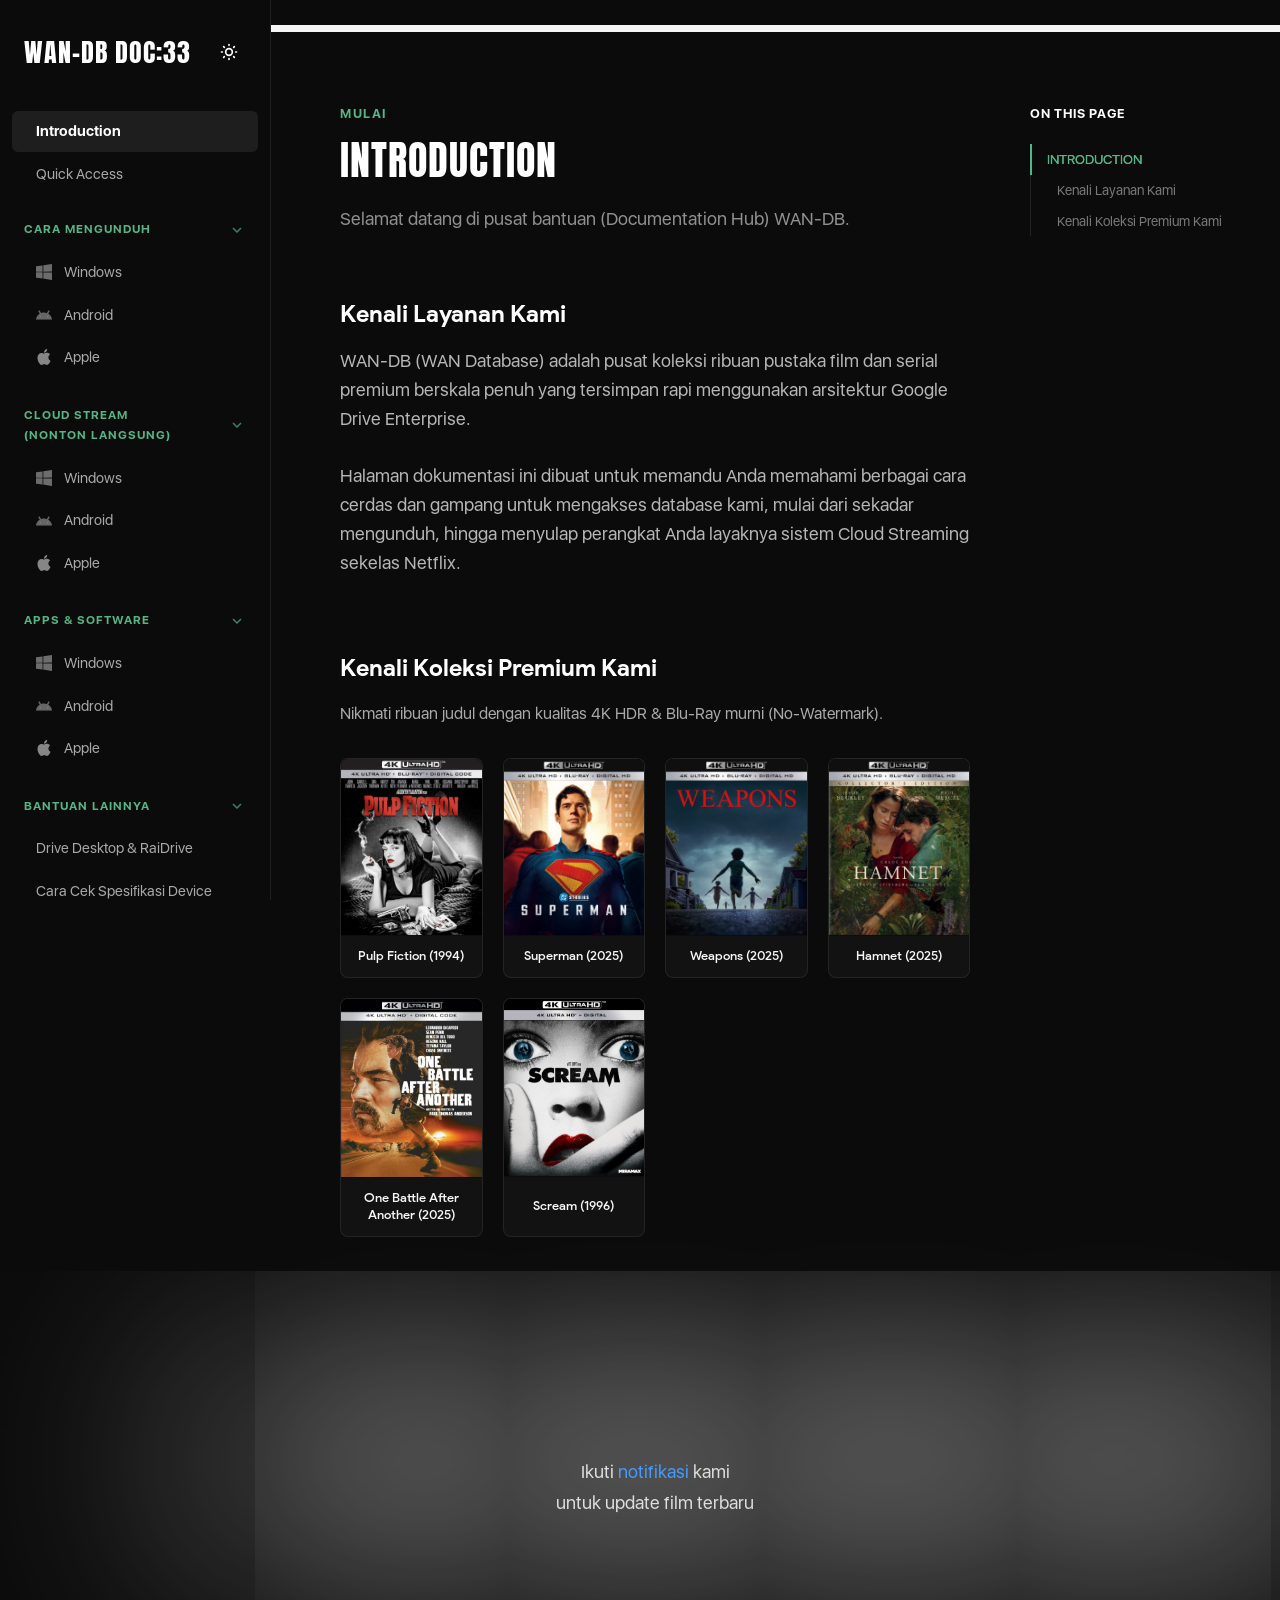
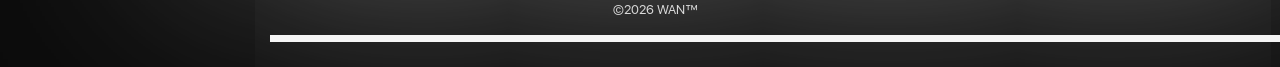
==== index.html @ f3fd489d "New Documentation" ====
﻿<!DOCTYPE html>
<html lang="id">

<head>
    <meta charset="UTF-8">
    <meta name="viewport" content="width=device-width, initial-scale=1.0">
    <title>WAN-DB Documentation</title>
    <link rel="stylesheet" href="css/general.css">
    <link rel="stylesheet" href="css/main.css">
    <link rel="stylesheet" href="css/doc.css">
    <link rel="icon" href="image/favicon/favicon.ico">
    <link rel="apple-touch-icon" sizes="180x180" href="image/favicon/apple-touch-icon.png">
    <link rel="icon" type="image/png" sizes="32x32" href="image/favicon/favicon-32x32.png">
    <link rel="icon" type="image/png" sizes="16x16" href="image/favicon/favicon-16x16.png">
    <link rel="manifest" href="image/favicon/site.webmanifest">

    <!-- Prevent Theme Flash -->
    <script>
        if (localStorage.getItem('wan-db-doc-theme') === 'light') {
            document.documentElement.classList.add('light-mode');
        }
    </script>
</head>

<body>

    <!-- Hamburger Menu for Mobile -->
    <div class="hamburger" id="hamburger-btn">
        <svg viewBox="0 0 24 24">
            <path d="M3 18h18v-2H3v2zm0-5h18v-2H3v2zm0-7v2h18V6H3z" />
        </svg>
    </div>

    <div class="sidebar-overlay" id="sidebar-overlay"></div>

    <div class="doc-wrapper">
        <!-- Sidebar Navigation -->
        <nav class="sidebar" id="sidebar">
            <div class="sidebar-header">
                <a href="https://wanhabit.com/" style="text-decoration: none;">
                    <h1>WAN-DB DOC:33</h1>
                </a>
                <button id="theme-toggle" class="theme-toggle" aria-label="Toggle Theme" title="Switch Theme">
                    <svg id="theme-icon-dark" viewBox="0 0 24 24" style="display: none;">
                        <path d="M21 12.79A9 9 0 1 1 11.21 3 7 7 0 0 0 21 12.79z" />
                    </svg>
                    <svg id="theme-icon-light" viewBox="0 0 24 24">
                        <path
                            d="M12 3v1m0 16v1m9-9h-1M4 12H3m15.364 6.364l-.707-.707M6.343 6.343l-.707-.707m12.728 0l-.707.707M6.343 17.657l-.707.707M16 12a4 4 0 1 1-8 0 4 4 0 0 1 8 0z" />
                    </svg>
                </button>
            </div>

            <div class="sidebar-menu">
                <a class="nav-item active" data-target="introduction">
                    Introduction
                </a>
                <a class="nav-item" data-target="stremio-access">
                    Quick Access
                </a>

                <div class="menu-category" onclick="toggleMenu(this)">
                    <span>Cara Mengunduh</span>
                    <svg class="chevron" viewBox="0 0 24 24">
                        <path fill="currentColor" d="M7.41 8.59L12 13.17l4.59-4.58L18 10l-6 6l-6-6z" />
                    </svg>
                </div>
                <div class="menu-items">
                    <a class="nav-item" data-route="windows" data-target="dl-windows">
                        <img src="image/windows.svg" class="nav-icon" alt="WIN"> Windows
                    </a>
                    <a class="nav-item" data-route="android" data-target="dl-android">
                        <img src="image/android.svg" class="nav-icon" alt="AND"> Android
                    </a>
                    <a class="nav-item" data-route="apple" data-target="dl-apple">
                        <img src="image/apple.svg" class="nav-icon" alt="APL"> Apple
                    </a>
                </div>

                <div class="menu-category" data-route="cara-nonton" onclick="toggleMenu(this)">
                    <span>Cloud Stream<br>(Nonton Langsung)</span>
                    <svg class="chevron" viewBox="0 0 24 24">
                        <path fill="currentColor" d="M7.41 8.59L12 13.17l4.59-4.58L18 10l-6 6l-6-6z" />
                    </svg>
                </div>
                <div class="menu-items">
                    <a class="nav-item" data-route="windows" data-target="cs-windows">
                        <img src="image/windows.svg" class="nav-icon" alt="WIN"> Windows
                    </a>
                    <a class="nav-item" data-route="android" data-target="cs-android">
                        <img src="image/android.svg" class="nav-icon" alt="AND"> Android
                    </a>
                    <a class="nav-item" data-route="apple" data-target="cs-apple">
                        <img src="image/apple.svg" class="nav-icon" alt="APL"> Apple
                    </a>
                </div>

                <div class="menu-category" onclick="toggleMenu(this)">
                    <span>Apps & Software</span>
                    <svg class="chevron" viewBox="0 0 24 24">
                        <path fill="currentColor" d="M7.41 8.59L12 13.17l4.59-4.58L18 10l-6 6l-6-6z" />
                    </svg>
                </div>
                <div class="menu-items">
                    <a class="nav-item" data-route="windows" data-target="dla-windows">
                        <img src="image/windows.svg" class="nav-icon" alt="WIN"> Windows
                    </a>
                    <a class="nav-item" data-route="android" data-target="dla-android">
                        <img src="image/android.svg" class="nav-icon" alt="AND"> Android
                    </a>
                    <a class="nav-item" data-route="apple" data-target="dla-apple">
                        <img src="image/apple.svg" class="nav-icon" alt="APL"> Apple
                    </a>
                </div>

                <div class="menu-category" onclick="toggleMenu(this)">
                    <span>Bantuan Lainnya</span>
                    <svg class="chevron" viewBox="0 0 24 24">
                        <path fill="currentColor" d="M7.41 8.59L12 13.17l4.59-4.58L18 10l-6 6l-6-6z" />
                    </svg>
                </div>
                <div class="menu-items">
                    <a class="nav-item" data-route="app-drives" data-target="app-gdrive">
                        Drive Desktop & RaiDrive
                    </a>
                    <a class="nav-item" data-route="cek-spesifikasi" data-target="app-specs">
                        Cara Cek Spesifikasi Device
                    </a>
                    <a class="nav-item" data-route="temukan-film-terbaru" data-target="app-sort">
                        Cara Temukan Film Terbaru
                    </a>
                </div>
            </div>
        </nav>

        <!-- Master Content Area -->
        <main class="master-content">
            <div class="line doc-top-line"></div>

            <div class="flex-content-wrapper">

                <!-- Main Content Area -->
                <div class="main-content">
                    <div class="inner-content">

                        <!-- ========================================== -->
                        <!-- VIEW: INTRODUCTION                           -->
                        <!-- ========================================== -->
                        <section id="introduction" class="tab-pane active">
                            <div class="page-category-label">MULAI</div>
                            <h1 class="page-title">INTRODUCTION</h1>
                            <div class="page-subtitle">Selamat datang di pusat bantuan (Documentation Hub) WAN-DB.
                            </div>

                            <div class="doc-section">
                                <div class="doc-section-title" data-slug="layanan">Kenali Layanan Kami</div>
                                <p style="color: rgba(255,255,255,0.7); max-width: 650px; line-height: 1.6;">
                                    WAN-DB (WAN Database) adalah pusat koleksi ribuan pustaka film dan serial premium
                                    berskala penuh yang tersimpan rapi menggunakan arsitektur Google Drive
                                    Enterprise.<br><br>
                                    Halaman dokumentasi ini dibuat untuk memandu Anda memahami berbagai cara cerdas dan
                                    gampang untuk mengakses database kami, mulai dari sekadar mengunduh, hingga menyulap
                                    perangkat Anda layaknya sistem Cloud Streaming sekelas Netflix.
                                </p>

                                <!-- Mobile Instruction Hint -->
                                <div class="mobile-nav-hint">
                                    <div class="mobile-nav-icon-wrapper">
                                        <svg viewBox="0 0 24 24">
                                            <path d="M3 18h18v-2H3v2zm0-5h18v-2H3v2zm0-7v2h18V6H3z" />
                                        </svg>
                                    </div>
                                    <div><strong>Pengguna HP/Tablet:</strong> Silakan ketuk ikon tiga garis ini di sudut
                                        kiri atas layar untuk membuka Menu Navigasi WAN-DB DOC.</div>
                                </div>

                            </div>

                            <div class="doc-section" style="margin-top: 50px;">
                                <div class="doc-section-title" data-slug="koleksi">Kenali Koleksi Premium Kami</div>
                                <div class="doc-section-desc">Nikmati ribuan judul dengan kualitas 4K HDR & Blu-Ray
                                    murni (No-Watermark).</div>

                                <div class="poster-grid">
                                    <div class="poster-card">
                                        <img src="image/Pulp Fiction (1994) 2160p NOWM.jpg" alt="Pulp Fiction (1994)">
                                        <div class="poster-title">Pulp Fiction (1994)</div>
                                    </div>
                                    <div class="poster-card">
                                        <img src="image/Superman (2025) NOWM_2160P BLU-RAY.png" alt="Superman (2025)">
                                        <div class="poster-title">Superman (2025)</div>
                                    </div>
                                    <div class="poster-card">
                                        <img src="image/Weapons (2025) NOWM_2160P BLU-RAY.png" alt="Weapons (2025)">
                                        <div class="poster-title">Weapons (2025)</div>
                                    </div>
                                    <div class="poster-card">
                                        <img src="image/Hamnet (2025) NOWM_2160P BLU-RAY.png" alt="Hamnet (2025)">
                                        <div class="poster-title">Hamnet (2025)</div>
                                    </div>
                                    <div class="poster-card">
                                        <img src="image/One Battle After Another (2025) 2160P NOWM.jpg"
                                            alt="One Battle After Another (2025)">
                                        <div class="poster-title">One Battle After Another (2025)</div>
                                    </div>
                                    <div class="poster-card">
                                        <img src="image/Scream (1996) 2160P NOWM.jpg" alt="Scream (1996)">
                                        <div class="poster-title">Scream (1996)</div>
                                    </div>
                                </div>
                            </div>
                        </section>

                        <!-- ========================================== -->
                        <!-- VIEW: STREMIO EARLY ACCESS                   -->
                        <!-- ========================================== -->
                        <section id="stremio-access" class="tab-pane">
                            <div class="page-category-label">PREMIUM</div>
                            <h1 class="page-title">QUICK ACCESS</h1>
                            <div class="page-subtitle">Rekomendasi Mutlak: Nikmati WAN-DB dengan UI tercantik nan mewah
                                layaknya Netflix!</div>

                            <div class="doc-section">
                                <div class="doc-section-title" data-slug="ikhtisar">Upgrade Pengalaman Anda ke Level
                                    Tertinggi</div>
                                <p style="color: rgba(255,255,255,0.7); max-width: 650px; line-height: 1.6;">
                                    Bosan dengan tampilan folder File Explorer atau menu list kaku?
                                    <strong>Stremio</strong>
                                    adalah jawaban bagi Anda yang mendambakan antarmuka (*User Interface*) super
                                    premium.
                                    <br><br>
                                    Dengan aplikasi ini, database WAN-DB disulap sepenuhnya menjadi katalog bioskop
                                    digital:
                                    Lengkap dengan <em>cover poster resolusi tinggi</em>, <em>sinopsis detail</em>,
                                    <em>rating
                                        IMDB</em>, riwayat tontonan, dan pencarian instan antar Season/Episode serial.
                                </p>

                                <div style="margin-top: 30px;">
                                    <a href="https://buy.wanhabit.com" target="_blank"
                                        style="display: inline-flex; align-items: center; justify-content: center; gap: 10px; padding: 14px 28px; background-color: rgba(85, 182, 133, 0.15); border: 1px solid rgba(85, 182, 133, 0.4); color: #55b685; text-decoration: none; border-radius: 6px; font-size: 15px; transition: 0.2s; font-family: apple-bold, sans-serif; cursor: pointer;"
                                        onmouseover="this.style.backgroundColor='rgba(85, 182, 133, 0.25)'"
                                        onmouseout="this.style.backgroundColor='rgba(85, 182, 133, 0.15)'">
                                        <svg xmlns="http://www.w3.org/2000/svg" viewBox="0 0 124.926 124.927"
                                            style="width: 26px; height: 26px; margin-right: -2px;">
                                            <defs>
                                                <linearGradient id="stremio-grad" x1="1" x2=".296" y1="1" y2=".296"
                                                    gradientUnits="objectBoundingBox">
                                                    <stop offset="0" stop-color="#1155d9" />
                                                    <stop offset="1" stop-color="#7b5bf5" />
                                                </linearGradient>
                                            </defs>
                                            <g transform="translate(.001)">
                                                <rect width="88.336" height="88.336" fill="url(#stremio-grad)" rx="6"
                                                    transform="rotate(45 31.231 75.4)" />
                                                <path fill="#fff"
                                                    d="M83.389 61.658a1 1 0 0 1 0 1.611L54.75 84.334a1 1 0 0 1-1.592-.806V41.399a1 1 0 0 1 1.592-.806Z" />
                                            </g>
                                        </svg>
                                        Dapatkan Quick Access Sekarang &rarr;
                                    </a>
                                </div>
                            </div>
                        </section>

                        <!-- ========================================== -->
                        <!-- VIEW: DOWNLOAD WINDOWS                       -->
                        <!-- ========================================== -->
                        <section id="dl-windows" class="tab-pane">
                            <div class="page-category-label">CARA MENGUNDUH</div>
                            <h1 class="page-title">MENGUNDUH FILM DI WINDOWS</h1>
                            <div class="page-subtitle">Pelajari cara mengunduh film dari Google Drive ke PC/Laptop
                                Windows Anda.
                            </div>

                            <div class="doc-section">
                                <div class="doc-section-title" data-slug="browser">Mengunduh di Browser Langsung</div>
                                <div class="doc-section-desc">Cara paling dasar menggunakan browser web.</div>
                                <ul class="step-list">
                                    <li class="step-item">
                                        <div class="step-number">1</div>
                                        <div class="step-content">Buka Google Drive di browser dan login dengan Akun
                                            database
                                            film
                                            WAN-DB Anda
                                            (...@wanencode.com).</div>
                                    </li>
                                    <li class="step-item">
                                        <div class="step-number">2</div>
                                        <div class="step-content">Klik bagian <strong>Shared Drive / Drive
                                                Bersama</strong> di
                                            menu
                                            sebelah kiri.</div>
                                    </li>
                                    <li class="step-item">
                                        <div class="step-number">3</div>
                                        <div class="step-content">Masuk ke drive WAN-DB, dan cari folder film yang Anda
                                            inginkan.
                                        </div>
                                    </li>
                                    <li class="step-item">
                                        <div class="step-number">4</div>
                                        <div class="step-content">Klik kanan pada file/folder dan pilih
                                            <strong>"Download /
                                                Unduh"</strong>, atau tekan <strong>Shift + D</strong>.
                                        </div>
                                    </li>
                                    <li class="step-item">
                                        <div class="step-number">5</div>
                                        <div class="step-content">Tunggu proses selesai, file akan masuk ke folder
                                            Download di
                                            komputer Anda. Enjoy!</div>
                                    </li>
                                </ul>
                            </div>

                            <div class="doc-section">
                                <div class="doc-section-title" data-slug="gdrive">Menggunakan Google Drive Desktop <span
                                        class="recommended-badge">Recommended</span></div>
                                <div class="doc-section-desc">Mengakses dan mengcopy file langsung melalui File Explorer
                                    Windows.
                                </div>
                                <ul class="step-list">
                                    <li class="step-item">
                                        <div class="step-number">1</div>
                                        <div class="step-content">Unduh Google Drive untuk desktop di <a
                                                href="https://apps.wanhabit.com/for-windows"
                                                target="_blank">apps.wanhabit.com</a>.
                                        </div>
                                    </li>
                                    <li class="step-item">
                                        <div class="step-number">2</div>
                                        <div class="step-content">Instal aplikasi dan masuk menggunakan Akun database
                                            film
                                            WAN-DB
                                            Anda
                                            (...@wanencode.com).</div>
                                    </li>
                                    <li class="step-item">
                                        <div class="step-number">3</div>
                                        <div class="step-content">Setelah sinkronisasi, buka File Explorer. Klik partisi
                                            Google
                                            Drive dengan ikon akun Anda.</div>
                                    </li>
                                    <li class="step-item">
                                        <div class="step-number">4</div>
                                        <div class="step-content">Buka <strong>Shared Drive WAN-DB</strong>. Untuk
                                            mengunduh,
                                            cukup
                                            klik kanan file film lalu pilih <strong>"Copy"</strong>.</div>
                                    </li>
                                    <li class="step-item">
                                        <div class="step-number">5</div>
                                        <div class="step-content"><strong>"Paste"</strong> dikoasi penyimpanan lokal
                                            komputer
                                            Anda.
                                            Proses copy/download akan berjalan.</div>
                                    </li>
                                </ul>
                            </div>

                            <div class="doc-section">
                                <div class="doc-section-title" data-slug="raidrive">Menggunakan RaiDrive</div>
                                <div class="doc-section-desc">Software penyimpanan awan pihak ketiga untuk Windows.
                                </div>
                                <ul class="step-list">
                                    <li class="step-item">
                                        <div class="step-number">1</div>
                                        <div class="step-content">Buka aplikasi RaiDrive di komputer Windows Anda.</div>
                                    </li>
                                    <li class="step-item">
                                        <div class="step-number">2</div>
                                        <div class="step-content">Tambahkan penyimpanan: <strong>Business > Google
                                                Shared
                                                Drive</strong>. Login dengan Akun database film WAN-DB
                                            (...@wanencode.com).
                                        </div>
                                    </li>
                                    <li class="step-item">
                                        <div class="step-number">3</div>
                                        <div class="step-content">Buka File Explorer, masuk ke partisi RaiDrive yang
                                            baru saja
                                            dibuat.</div>
                                    </li>
                                    <li class="step-item">
                                        <div class="step-number">4</div>
                                        <div class="step-content">Cari film, klik kanan <strong>"Copy" (Ctrl +
                                                C)</strong> lalu
                                            <strong>"Paste" (Ctrl + V)</strong> di penyimpanan lokal.
                                        </div>
                                    </li>
                                </ul>
                            </div>
                        </section>

                        <!-- ========================================== -->
                        <!-- VIEW: DOWNLOAD ANDROID                       -->
                        <!-- ========================================== -->
                        <section id="dl-android" class="tab-pane">
                            <div class="page-category-label">CARA MENGUNDUH</div>
                            <h1 class="page-title">MENGUNDUH FILM DI ANDROID</h1>
                            <div class="page-subtitle">Cara mengunduh dari aplikasi Google Drive di HP Android.</div>

                            <div class="doc-section">
                                <div class="doc-section-title" data-slug="gdrive">Menggunakan Aplikasi Google Drive
                                </div>
                                <ul class="step-list">
                                    <li class="step-item">
                                        <div class="step-number">1</div>
                                        <div class="step-content">Buka aplikasi Google Drive di perangkat Android Anda
                                            dan login
                                            dengan Akun database film WAN-DB (...@wanencode.com).</div>
                                    </li>
                                    <li class="step-item">
                                        <div class="step-number">2</div>
                                        <div class="step-content">Pilih tab <strong>Drive Bersama / Shared
                                                Drive</strong> di
                                            menu
                                            bawah/atas, dan masuk folder WAN-DB.</div>
                                    </li>
                                    <li class="step-item">
                                        <div class="step-number">3</div>
                                        <div class="step-content">Cari film yang ingin Anda unduh (tekan dan tahan file,
                                            atau
                                            tekan
                                            titik tiga).</div>
                                    </li>
                                    <li class="step-item">
                                        <div class="step-number">4</div>
                                        <div class="step-content">Pilih opsi <strong>"Unduh / Download"</strong> ke
                                            perangkat
                                            Android Anda.</div>
                                    </li>
                                    <li class="step-item">
                                        <div class="step-number">5</div>
                                        <div class="step-content">Tunggu notifikasi bar hingga selesai. File akan
                                            tersimpan di
                                            memori internal/eksternal.</div>
                                    </li>
                                </ul>
                            </div>
                        </section>

                        <!-- ========================================== -->
                        <!-- VIEW: DOWNLOAD APPLE                         -->
                        <!-- ========================================== -->
                        <section id="dl-apple" class="tab-pane">
                            <div class="page-category-label">CARA MENGUNDUH</div>
                            <h1 class="page-title">MENGUNDUH FILM DI APPLE</h1>
                            <div class="page-subtitle">Khusus iOS/Mac: Disarankan mengunduh di browser karena aplikasi
                                iOS tidak
                                bisa berjalan di latar belakang (background).</div>

                            <div class="doc-section">
                                <div class="doc-section-title" data-slug="browser">Mengunduhnya di Browser (Safari /
                                    Chrome)</div>
                                <ul class="step-list">
                                    <li class="step-item">
                                        <div class="step-number">1</div>
                                        <div class="step-content">Buka browser di iPhone/iPad, cari Google Drive dan
                                            login
                                            dengan
                                            Akun database film WAN-DB Anda.</div>
                                    </li>
                                    <li class="step-item">
                                        <div class="step-number">2</div>
                                        <div class="step-content">Ketuk <strong>Drive Bersama / Shared Drive</strong>
                                            dan masuk
                                            ke
                                            folder koleksi WAN-DB.</div>
                                    </li>
                                    <li class="step-item">
                                        <div class="step-number">3</div>
                                        <div class="step-content">Tekan file film yang diinginkan hingga muncul opsi,
                                            lalu ketuk
                                            Ikon Download.</div>
                                    </li>
                                    <li class="step-item">
                                        <div class="step-number">4</div>
                                        <div class="step-content">Tunggu proses unduh Safari/Chrome selesai, file akan
                                            masuk ke
                                            aplikasi <strong>Files (Berkas)</strong> di perangkat Anda.</div>
                                    </li>
                                </ul>
                            </div>
                        </section>

                        <!-- ========================================== -->
                        <!-- VIEW: CLOUD STREAM WINDOWS                   -->
                        <!-- ========================================== -->
                        <section id="cs-windows" class="tab-pane">
                            <div class="page-category-label">CLOUD STREAM (NONTON LANGSUNG)</div>
                            <h1 class="page-title">CLOUD STREAM: WINDOWS</h1>
                            <div class="page-subtitle">Menonton film tanpa perlu mengunduhnya. Langsung streaming dari
                                cloud!
                            </div>

                            <div class="doc-section">
                                <div class="doc-section-title" data-slug="kodi">Menggunakan Aplikasi Kodi</div>
                                <p class="doc-section-desc">Kodi disarankan jika Anda menginginkan pengalaman menonton
                                    layaknya
                                    <strong>Netflix</strong> atau bioskop pribadi di PC Anda, lengkap dengan poster,
                                    sinopsis,
                                    dan
                                    subtitle otomatis. Kami sudah menyediakan alat ekstrak agar instalasinya menjadi
                                    sangat
                                    mudah!
                                </p>
                                <ul class="step-list">
                                    <li class="step-item">
                                        <div class="step-number">1</div>
                                        <div class="step-content"><strong>Persiapan Alat:</strong> Arahkan ke folder
                                            unduhan
                                            Kodi
                                            untuk Windows yang diberikan Admin. Ekstrak file <code>.zip</code> tersebut
                                            lalu
                                            buka
                                            foldernya.</div>
                                    </li>
                                    <li class="step-item">
                                        <div class="step-number">2</div>
                                        <div class="step-content"><strong>Instalasi Otomatis:</strong> Di dalam folder,
                                            jalankan
                                            file bernama <strong><code>Setup.bat</code></strong> (klik 2 kali). Proses
                                            Command
                                            Prompt layar hitam putih akan memindahkan profil Kodi secara otomatis. Ikuti
                                            instruksi
                                            di layar dan tunggu hingga layarnya tertutup sendiri.</div>
                                    </li>
                                    <li class="step-item">
                                        <div class="step-number">3</div>
                                        <div class="step-content"><strong>Mulai Aplikasi:</strong> Buka aplikasi Kodi
                                            dari Start
                                            Menu Windows Anda. Tampilan awal Anda kini seharusnya sudah dipenuhi oleh
                                            katalog
                                            film
                                            premium WAN-DB!</div>
                                    </li>
                                    <li class="step-item">
                                        <div class="step-number">4</div>
                                        <div class="step-content"><strong>Autentikasi Perangkat:</strong> Coba klik
                                            salah satu
                                            film
                                            untuk mencoba menontonnya. Kodi akan menginfokan Anda untuk Login ke Google
                                            Drive
                                            (pilih
                                            <code>Yes</code>). Sebuah <strong>QR Code</strong> dan <strong>Kode
                                                Angka</strong>
                                            akan
                                            muncul di monitor Anda.
                                        </div>
                                    </li>
                                    <li class="step-item">
                                        <div class="step-number">5</div>
                                        <div class="step-content"><strong>Tautkan Akun:</strong> Scan QR Code tersebut
                                            menggunakan
                                            HP (atau kunjungi manual ke <a href="https://drive-login.herokuapp.com"
                                                target="_blank">link autentikasi</a>). Ketikkan kode angka dari monitor
                                            PC ke
                                            layar
                                            HP/Browser Anda, lalu pilih login menggunakan <strong>Akun database film
                                                WAN-DB
                                                (...@wanencode.com)</strong> Anda dan berikan izin Allow.</div>
                                    </li>
                                    <li class="step-item">
                                        <div class="step-number">6</div>
                                        <div class="step-content"><strong>Selesai!</strong> Kembali ke Kodi PC Anda.
                                            Film
                                            sekarang
                                            akan langsung diputar tanpa repot-repot mengunduhnya. Selamat menikmati
                                            pertunjukkan
                                            Cloud Streaming berkualitas terbaik di PC/Laptop Anda.</div>
                                    </li>
                                </ul>
                            </div>

                            <div class="doc-section">
                                <div class="doc-section-title" data-slug="gdrive">Menggunakan Google Drive Desktop <span
                                        class="recommended-badge">Recommended</span></div>
                                <div class="doc-section-desc">Paling praktis karena terintegrasi File Explorer dan Media
                                    Player (VLC / MPC-HC) langsung.</div>

                                <ul class="step-list">
                                    <li class="step-item">
                                        <div class="step-number">1</div>
                                        <div class="step-content">Pastikan Google Drive Desktop sudah terinstal dan Akun
                                            database
                                            film WAN-DB sudah
                                            tertaut.</div>
                                    </li>
                                    <li class="step-item">
                                        <div class="step-number">2</div>
                                        <div class="step-content">Buka File Explorer, masuk ke partisi <strong>Shared
                                                Drive
                                                WAN-DB</strong>.</div>
                                    </li>
                                    <li class="step-item">
                                        <div class="step-number">3</div>
                                        <div class="step-content">
                                            Cukup <strong>klik 2x (Double Click)</strong> file film tersebut. Secara
                                            otomatis film akan diputar di Media Player komputer Anda secara streaming!
                                            <div class="step-note" style="margin-top: 15px; margin-bottom: 0;">
                                                <strong>Catatan Media Player:</strong> Meskipun Windows sudah memiliki
                                                pemutar video bawaan, kami <strong>sangat menyarankan</strong> Anda
                                                untuk mengunduh dan memasang Media Player pihak ketiga seperti
                                                <strong><a href="#/apps-software/windows/media-player-lainnya">MPC-HC
                                                        atau VLC</a></strong>. Aplikasi tersebut memberikan Anda fitur
                                                yang jauh lebih lengkap, termasuk kemampuan untuk mengganti
                                                <em>Subtitle</em>, memilih jalur <em>Audio</em> ganda, dan membaca
                                                format MKV premium kami dengan sempurna.
                                            </div>
                                        </div>
                                    </li>
                                </ul>

                                <div class="step-note feature" style="margin-top: 25px;">
                                    <strong>Fitur Ekstra Thumbnail Poster (Khusus Pengguna MPC-HC):</strong> Jika Anda
                                    mengkombinasikan Google Drive Desktop dengan pemutar video <strong>MPC-HC (K-Lite
                                        Codec Pack)</strong>, Anda bisa melihat poster film layaknya galeri menempel
                                    langsung di ikon file pada Windows Explorer (ubah view ke <em>Large/Extra Large
                                        Icons</em>). Hal ini bisa terjadi karena format file kami adalah MKV murni
                                    premium yang sudah ter-<em>embed</em>/tersematkan metadata poster di dalamnya secara
                                    otomatis.
                                    <br><br>Contoh tampilannya di PC Anda nanti akan seperti ini:
                                    <div class="poster-grid" style="margin-top: 15px; margin-bottom: 5px;">
                                        <div class="poster-card">
                                            <img src="image/Pulp Fiction (1994) 2160p NOWM.jpg"
                                                alt="Pulp Fiction (1994)">
                                            <div class="poster-title">Pulp Fiction (1994)</div>
                                        </div>
                                        <div class="poster-card">
                                            <img src="image/Superman (2025) NOWM_2160P BLU-RAY.png"
                                                alt="Superman (2025)">
                                            <div class="poster-title">Superman (2025)</div>
                                        </div>
                                        <div class="poster-card">
                                            <img src="image/Weapons (2025) NOWM_2160P BLU-RAY.png" alt="Weapons (2025)">
                                            <div class="poster-title">Weapons (2025)</div>
                                        </div>
                                    </div>
                                </div>
                            </div>

                            <div class="doc-section">
                                <div class="doc-section-title" data-slug="raidrive">Menggunakan RaiDrive</div>
                                <ul class="step-list">
                                    <li class="step-item">
                                        <div class="step-number">1</div>
                                        <div class="step-content">Pastikan Anda sudah me-mount Google Shared Drive di
                                            aplikasi
                                            RaiDrive dan login Akun database film WAN-DB (...@wanencode.com).</div>
                                    </li>
                                    <li class="step-item">
                                        <div class="step-number">2</div>
                                        <div class="step-content">Buka folder filmnya di File Explorer lewat drive
                                            virtual
                                            RaiDrive
                                            tersebut.</div>
                                    </li>
                                    <li class="step-item">
                                        <div class="step-number">3</div>
                                        <div class="step-content"><strong>Klik Kanan > Open With</strong> dan pilih
                                            Media Player
                                            pilihan Anda (VLC/MPC-HC).</div>
                                    </li>
                                </ul>
                            </div>
                        </section>

                        <!-- ========================================== -->
                        <!-- VIEW: CLOUD STREAM ANDROID                   -->
                        <!-- ========================================== -->
                        <section id="cs-android" class="tab-pane">
                            <div class="page-category-label">CLOUD STREAM (NONTON LANGSUNG)</div>
                            <h1 class="page-title">CLOUD STREAM: ANDROID & TV</h1>
                            <div class="page-subtitle">Menonton langsung dari Google Drive untuk pengguna Mobile dan
                                Android TV.
                            </div>

                            <div class="doc-section">
                                <div class="doc-section-title" data-slug="kodi">Menggunakan Kodi <span
                                        class="recommended-badge"
                                        style="background-color: rgba(255, 255, 255, 0.15); color: #fff; border: 1px solid rgba(255,255,255,0.3);">Android
                                        & TV</span> <span class="recommended-badge">Sangat Disarankan</span></div>
                                <p class="doc-section-desc">Pilihan terbaik untuk <strong>Android TV (Smart TV)</strong>
                                    atau HP
                                    Android. Kodi akan merubah TV Anda menjadi penampil khusus film.
                                    <br><br><strong>Catatan:</strong> Penggunaan pada Android hanya akan menampilkan
                                    <em>daftar folder dan file</em> (tidak memuat tampilan poster/metadata gambar). Jika
                                    Anda ingin mendapatkan pengalaman mutlak menonton layaknya aplikasi
                                    <strong>Netflix</strong> lengkap dengan poster UI cantik, silakan jadilah langganan
                                    <a href="#/overview/quick-access">Quick Access</a> kami melalui halaman <a
                                        href="https://buy.wanhabit.com" target="_blank">Pembelian Akses</a>.
                                </p>
                                <ul class="step-list">
                                    <li class="step-item">
                                        <div class="step-number">1</div>
                                        <div class="step-content"><strong>Instal Aplikasi Asli:</strong> Buka Google
                                            Play Store
                                            di
                                            perangkat Android/TV Anda, cari aplikasi bernama <strong>Kodi</strong>, lalu
                                            tekan
                                            Install. Buka aplikasinya pertama kali dan tekan "Izinkan" (Allow) bila
                                            diminta
                                            akses
                                            penyimpanan.</div>
                                    </li>
                                    <li class="step-item">
                                        <div class="step-number">2</div>
                                        <div class="step-content"><strong>Menambah Sumber (1/2):</strong> Pada halaman
                                            awal,
                                            klik
                                            ikon <strong>Gear (Pengaturan)</strong> di pojok kiri atas. Pilih menu
                                            <strong>File Manager</strong>, lalu klik dua kali pada tulisan <strong>Add
                                                Source</strong>.
                                        </div>
                                    </li>
                                    <li class="step-item">
                                        <div class="step-number">3</div>
                                        <div class="step-content"><strong>Menambah Sumber (2/2):</strong> Akan muncul
                                            kotak
                                            dialog.
                                            Klik tulisan <code>&lt;None&gt;</code>, ketik secara persis alamat
                                            repositori resmi
                                            kami: <strong><code>https://wanencode.com/kodi/</code></strong> (harus pakai
                                            strip/slash
                                            di belakang). Tekan OK. Nama sumber akan otomatis terisi menjadi
                                            <strong>"kodi"</strong>, tekan OK lagi untuk menyimpan.
                                        </div>
                                    </li>
                                    <li class="step-item">
                                        <div class="step-number">4</div>
                                        <div class="step-content">
                                            <strong>Persiapan Salin (1/2):</strong> Antarmuka layar terbagi menjadi
                                            panel
                                            direktori
                                            Kiri dan Kanan. Di panel sebelah <strong>Kanan</strong>, navigasikan dan
                                            klik masuk
                                            ke
                                            dalam <code>Profile Directory</code>. Pastikan Anda sudah masuk ke dalamnya.
                                            <div class="step-note"><strong>Wajib Diperhatikan:</strong> Panel kanan
                                                <strong>harus
                                                    benar-benar masuk</strong> murni ke dalam Profile Directory. Jika
                                                tidak,
                                                opsi
                                                untuk meng-Copy folder pada langkah selanjutnya tidak akan pernah muncul
                                                di menu
                                                Kodi.
                                            </div>
                                        </div>
                                    </li>
                                    <li class="step-item">
                                        <div class="step-number">5</div>
                                        <div class="step-content">
                                            <strong>Persiapan Salin (2/2):</strong> Beralih ke panel sebelah
                                            <strong>Kiri</strong>,
                                            buka folder sumber <code>kodi</code> yang baru ditambahkan. Gunakan remot
                                            TV,
                                            tahan lama / klik kanan pada salah satu folder sampai keluar menu opsi,
                                            pilih
                                            <strong>Select All</strong>. Tahan lama lagi, lalu kali ini pilih
                                            <strong>Copy</strong>
                                            dan konfirmasi <code>Yes</code>.
                                            <div class="step-note"><strong>Catatan Copy:</strong> Aksi copy ini otomatis
                                                langsung
                                                menempelkan (paste) data ke panel kanan, tidak ada tombol paste. Jika
                                                progres
                                                mandek
                                                dan gagal mencapai 100%, mohon lakukan trik <strong>Copy satu-persatu
                                                    per
                                                    menu/folder</strong> tanpa menggunakan Select All.</div>
                                        </div>
                                    </li>
                                    <li class="step-item">
                                        <div class="step-number">6</div>
                                        <div class="step-content">
                                            <strong>Mulai Ulang (Restart) Kodi:</strong> Anda berhasil! Tutup sepenuhnya
                                            aplikasi
                                            Kodi / Force Close. Lalu buka aplikasinya kembali.
                                            <div class="step-note"><strong>PENTING:</strong> Tampilan utama awal akan
                                                terlihat
                                                sama
                                                seperti sebelumnya! Anda BUKAN mengecek di halaman awal, melainkan pergi
                                                ke menu
                                                <strong>Favourites (Favorit)</strong>. Di sanalah daftar poster kategori
                                                yang
                                                tadi
                                                Anda copy berada.
                                            </div>
                                        </div>
                                    </li>
                                    <li class="step-item">
                                        <div class="step-number">7</div>
                                        <div class="step-content">
                                            <strong>Langkah Terakhir - Autentikasi:</strong> Klik salah satu kategori di
                                            menu
                                            Favorit. Akan muncul instruksi menginstal *Addon Google Drive*, tekan
                                            <strong>Yes</strong> sebanyak mungkin. Tunggu sesaat hingga muncul
                                            <strong>Popup QR
                                                Code
                                                & Link Tautan</strong> di TV Anda.
                                            <div class="step-note danger"><strong>⚠️ Syarat Mutlak Internet:</strong> HP
                                                (untuk
                                                scan
                                                QR/Link) dan TV Anda <strong>WAJIB menggunakan internet dengan alamat IP
                                                    yang
                                                    sama
                                                    persis</strong> (Misal: Gunakan koneksi dari Hotspot HP ke TV, atau
                                                koneksi
                                                WiFi
                                                2.4Ghz yang sama). Jika ada tulisan error "IP Change", segera matikan
                                                Kodi,
                                                <strong>Clear Cache & Clear Data</strong> aplikasi Kodi, lalu ulangi
                                                dengan
                                                pastikan
                                                IP Internet sudah sama rata.
                                            </div>
                                            <div style="margin-top: 10px;">Lakukan tautan akun di HP tersebut, dan login
                                                menggunakan
                                                <strong>Akun database film WAN-DB (...@wanencode.com)</strong> Anda.
                                                Selesai!
                                                Klik
                                                kategorinya lagi, dan seluruh folder judul film akan termuat. Selamat
                                                menikmati!
                                            </div>
                                        </div>
                                    </li>
                                </ul>
                            </div>

                            <div class="doc-section">
                                <div class="doc-section-title" data-slug="nplayer">Menggunakan nPlayer <span
                                        class="recommended-badge"
                                        style="background-color: rgba(255, 255, 255, 0.15); color: #fff; border: 1px solid rgba(255,255,255,0.3);">Android</span>
                                </div>
                                <div class="doc-section-desc">Pilihan alternatif untuk Android Mobile. Tidak mendukung
                                    Shortcut.
                                </div>
                                <ul class="step-list">
                                    <li class="step-item">
                                        <div class="step-number">1</div>
                                        <div class="step-content">Download & Install <strong>nPlayer</strong>.</div>
                                    </li>
                                    <li class="step-item">
                                        <div class="step-number">2</div>
                                        <div class="step-content">Pilih menu <strong>Network</strong> di bawah, klik
                                            <strong>+</strong> dan pilih Google Drive. Login dengan Akun database film
                                            WAN-DB
                                            (...@wanencode.com).
                                        </div>
                                    </li>
                                    <li class="step-item">
                                        <div class="step-number">3</div>
                                        <div class="step-content">Klik <strong>Shared Drive</strong> untuk melihat list
                                            film.
                                            Anda
                                            bisa menekan tombol Play untuk langsung streaming film.</div>
                                    </li>
                                </ul>
                            </div>
                        </section>

                        <!-- ========================================== -->
                        <!-- VIEW: CLOUD STREAM APPLE                     -->
                        <!-- ========================================== -->
                        <section id="cs-apple" class="tab-pane">
                            <div class="page-category-label">CLOUD STREAM (NONTON LANGSUNG)</div>
                            <h1 class="page-title">CLOUD STREAM: APPLE</h1>
                            <div class="page-subtitle">Saksikan koleksi dari iPhone, iPad, dan Apple TV Anda dengan
                                mudah.</div>

                            <div class="doc-section">
                                <div class="doc-section-title" data-slug="infuse">Menggunakan Infuse <span
                                        class="recommended-badge">Apple Top Pick</span></div>
                                <div class="doc-section-desc">Infuse membaca metadata poster dengan sangat elegan.</div>
                                <ul class="step-list">
                                    <li class="step-item">
                                        <div class="step-number">1</div>
                                        <div class="step-content">Unduh aplikasi <strong>Infuse</strong> di App Store.
                                            Buka
                                            aplikasinya.</div>
                                    </li>
                                    <li class="step-item">
                                        <div class="step-number">2</div>
                                        <div class="step-content">Di menu bawah klik <strong>Pengaturan > Add
                                                Files</strong>.
                                        </div>
                                    </li>
                                    <li class="step-item">
                                        <div class="step-number">3</div>
                                        <div class="step-content">Klik <strong>Tambahkan (Add) > Google Drive</strong>.
                                            Login
                                            menggunakan Akun database film WAN-DB (...@wanencode.com).</div>
                                    </li>
                                    <li class="step-item">
                                        <div class="step-number">4</div>
                                        <div class="step-content">Masuk ke folder "Team Drives", lalu klik tanda Bintang
                                            (Favorite)
                                            pada setiap folder kategori film wanhabit.</div>
                                    </li>
                                    <li class="step-item">
                                        <div class="step-number">5</div>
                                        <div class="step-content">Kembali ke halaman utama, dan biarkan Infuse menarik
                                            Metadata.
                                            Enjoy streaming!</div>
                                    </li>
                                </ul>
                            </div>

                            <div class="doc-section">
                                <div class="doc-section-title" data-slug="nplayer">Menggunakan nPlayer / nPlayer Lite
                                </div>
                                <ul class="step-list">
                                    <li class="step-item">
                                        <div class="step-number">1</div>
                                        <div class="step-content">Buka nPlayer iOS, pergi ke menu
                                            <strong>Network</strong> lalu
                                            tekan <strong>+</strong>.
                                        </div>
                                    </li>
                                    <li class="step-item">
                                        <div class="step-number">2</div>
                                        <div class="step-content">Tambahkan Akun database film WAN-DB
                                            (...@wanencode.com). Masuk
                                            ke
                                            <strong>Shared
                                                Drive</strong> untuk melihat direktori film.
                                        </div>
                                    </li>
                                    <li class="step-item">
                                        <div class="step-number">3</div>
                                        <div class="step-content">Tahan file dan "Select All", lalu tekan "Playlist"
                                            untuk
                                            menyimpannya sebagai kumpulan tontonan lokal.</div>
                                    </li>
                                </ul>
                            </div>
                        </section>

                        <!-- ========================================== -->
                        <!-- VIEW: DLA WINDOWS                            -->
                        <!-- ========================================== -->
                        <section id="dla-windows" class="tab-pane">
                            <div class="page-category-label">APPS & SOFTWARE</div>
                            <h1 class="page-title">APPS & SOFTWARE WINDOWS</h1>
                            <div class="page-subtitle">Daftar perangkat lunak Media Player & Virtual Drive untuk OS
                                Windows.
                            </div>

                            <div class="doc-section">
                                <div class="doc-section-title" data-slug="kodi"><img src="image/kodi.svg"
                                        style="height: 24px; vertical-align: middle; margin-right: 10px;" alt="Kodi">
                                    KODI</div>
                                <div class="doc-section-desc">Mendukung koneksi langsung Cloud Streaming. Media Player
                                    gratis
                                    interaktif yang mengubah PC Anda menjadi sistem bioskop modern sesungguhnya.</div>
                                <a href="../apps-software/for-windows/kodi-windows/"
                                    style="display: inline-block; padding: 10px 20px; background-color: rgba(255,255,255,0.1); color: #fff; text-decoration: none; border-radius: 6px; font-size: 14px; transition: 0.2s;"
                                    onmouseover="this.style.backgroundColor='rgba(255,255,255,0.2)'"
                                    onmouseout="this.style.backgroundColor='rgba(255,255,255,0.1)'">Buka Halaman Unduh
                                    Kodi &rarr;</a>
                            </div>

                            <div class="doc-section">
                                <div class="doc-section-title" data-slug="virtual-drive">Aplikasi Virtual Drive</div>
                                <div class="doc-section-desc">Pondasi utama agar film di Cloud (Google Drive) bisa
                                    dibaca layaknya hardisk internal (Local Drive) oleh PC Anda. Pilihlah salah satu.
                                </div>

                                <ul class="step-list" style="margin-top: 20px;">
                                    <li class="step-item"
                                        style="border: none; padding: 10px 0; align-items: center; justify-content: flex-start;">
                                        <img src="../apps-software/for-windows/image/gdrive.svg"
                                            style="height: 38px; width: 38px; margin-right: 15px;" alt="GDrive">
                                        <div class="step-content">
                                            <strong>Google Drive Desktop</strong> <span class="recommended-badge"
                                                style="font-size: 10px; padding: 2px 6px; margin-left: 5px;">Paling
                                                Disarankan</span><br>
                                            <a href="https://dl.google.com/drive-file-stream/GoogleDriveSetup.exe"
                                                target="_blank"
                                                style="display: inline-block; margin-top: 5px; font-size: 13.5px;">Unduh
                                                Google Drive (.exe)</a>
                                        </div>
                                    </li>
                                    <li class="step-item"
                                        style="border: none; padding: 10px 0; align-items: center; justify-content: flex-start;">
                                        <img src="../apps-software/for-windows/image/raidrive.svg"
                                            style="height: 38px; width: 38px; margin-right: 15px; border-radius: 8px;"
                                            alt="RaiDrive">
                                        <div class="step-content">
                                            <strong>RaiDrive</strong><br>
                                            <a href="https://app.raidrive.com/RaiDrive_2023.9.70_x64.exe"
                                                target="_blank"
                                                style="display: inline-block; margin-top: 5px; font-size: 13.5px;">Unduh
                                                RaiDrive (.exe)</a>
                                        </div>
                                    </li>
                                </ul>
                                <div class="doc-section">
                                    <div class="doc-section-title" data-slug="player-lain">Media Player Lainnya</div>
                                    <div class="doc-section-desc">Syarat Mutlak: Wajib memasang software Virtual Drive
                                        (GDrive/RaiDrive) di PC Anda agar opsi player di bawah ini bisa menayangkan film
                                        dari database Cloud.</div>

                                    <ul class="step-list" style="margin-top: 20px;">
                                        <li class="step-item"
                                            style="border: none; padding: 10px 0; align-items: center; justify-content: flex-start;">
                                            <img src="image/mpchc.svg"
                                                style="height: 38px; width: 38px; margin-right: 15px;" alt="MPC">
                                            <div class="step-content">
                                                <strong>Media Player Classic (MPC-HC)</strong><br>
                                                <a href="https://files2.codecguide.com/K-Lite_Codec_Pack_1800_Full.exe"
                                                    target="_blank"
                                                    style="display: inline-block; margin-top: 5px; font-size: 13.5px;">Unduh
                                                    Instalasi
                                                    (.exe)</a>
                                            </div>
                                        </li>
                                        <li class="step-item"
                                            style="border: none; padding: 10px 0; align-items: center; justify-content: flex-start;">
                                            <img src="image/vlc.svg"
                                                style="height: 38px; width: 38px; margin-right: 15px;" alt="VLC">
                                            <div class="step-content">
                                                <strong>VLC Media Player</strong><br>
                                                <a href="https://mirror.nevacloud.com/applications/videolan/vlc/3.0.20/win32/vlc-3.0.20-win32.exe"
                                                    target="_blank"
                                                    style="display: inline-block; margin-top: 5px; font-size: 13.5px;">Unduh
                                                    Instalasi
                                                    (.exe)</a>
                                            </div>
                                        </li>
                                    </ul>
                                </div>
                        </section>

                        <!-- ========================================== -->
                        <!-- VIEW: DLA ANDROID                          -->
                        <!-- ========================================== -->
                        <section id="dla-android" class="tab-pane">
                            <div class="page-category-label">APPS & SOFTWARE</div>
                            <h1 class="page-title">APPS UNTUK ANDROID / TV</h1>
                            <div class="page-subtitle">Daftar aplikasi untuk Smartphone Android & Android TV.</div>

                            <div class="doc-section">
                                <div class="doc-section-title" data-slug="kodi"><img src="image/kodi.svg"
                                        style="height: 24px; vertical-align: middle; margin-right: 10px;" alt="Kodi">
                                    KODI <span class="recommended-badge"
                                        style="background-color: rgba(255, 255, 255, 0.15); color: #fff; border: 1px solid rgba(255,255,255,0.3);">Android
                                        & TV</span> <span class="recommended-badge">Sangat Disarankan</span></div>
                                <div class="doc-section-desc">Mendukung koneksi langsung Cloud Streaming tanpa hambatan.
                                    Silakan
                                    pilih panduan unduhnya sesuai jenis perangkat Anda:</div>

                                <div style="display: flex; gap: 15px; flex-wrap: wrap;">
                                    <a href="../apps-software/for-android-androidtv/kodi-android/"
                                        style="display: inline-block; padding: 10px 20px; background-color: rgba(255,255,255,0.1); color: #fff; text-decoration: none; border-radius: 6px; font-size: 14px; transition: 0.2s;"
                                        onmouseover="this.style.backgroundColor='rgba(255,255,255,0.2)'"
                                        onmouseout="this.style.backgroundColor='rgba(255,255,255,0.1)'">Unduh Kodi untuk
                                        <b>HP
                                            Android</b> &rarr;</a>
                                    <a href="../apps-software/for-android-androidtv/kodi-androidtv/"
                                        style="display: inline-block; padding: 10px 20px; background-color: rgba(85, 182, 133, 0.15); border: 1px solid rgba(85, 182, 133, 0.3); color: #55b685; text-decoration: none; border-radius: 6px; font-size: 14px; transition: 0.2s; font-family: apple-bold, sans-serif;">Unduh
                                        Kodi untuk <b>Android TV</b> &rarr;</a>
                                </div>
                            </div>

                            <div class="doc-section">
                                <div class="doc-section-title" data-slug="nplayer"><img src="image/nplayer.svg"
                                        style="height: 24px; vertical-align: middle; margin-right: 10px;" alt="NPlayer">
                                    NPLAYER <span class="recommended-badge"
                                        style="background-color: rgba(255, 255, 255, 0.15); color: #fff; border: 1px solid rgba(255,255,255,0.3);">Android</span>
                                </div>
                                <div class="doc-section-desc">Aplikasi pemutar alternatif (Premium / Berbayar) yang
                                    sangat
                                    ringan
                                    dan mulus untuk Android. Mendukung Cloud Streaming secara langsung.</div>
                                <a href="../apps-software/for-android-androidtv/nplayer-android/"
                                    style="display: inline-block; padding: 10px 20px; background-color: rgba(255,255,255,0.1); color: #fff; text-decoration: none; border-radius: 6px; font-size: 14px; transition: 0.2s;"
                                    onmouseover="this.style.backgroundColor='rgba(255,255,255,0.2)'"
                                    onmouseout="this.style.backgroundColor='rgba(255,255,255,0.1)'">Buka Halaman nPlayer
                                    &rarr;</a>
                            </div>
                        </section>

                        <!-- ========================================== -->
                        <!-- VIEW: DLA APPLE                            -->
                        <!-- ========================================== -->
                        <section id="dla-apple" class="tab-pane">
                            <div class="page-category-label">APPS & SOFTWARE</div>
                            <h1 class="page-title">APPS UNTUK APPLE DEVICE</h1>
                            <div class="page-subtitle">Aplikasi streaming untuk ekosistem Apple (iOS/iPad/Mac).</div>

                            <div class="doc-section">
                                <div class="doc-section-title" data-slug="infuse"><img src="image/infuse.svg"
                                        style="height: 24px; vertical-align: middle; margin-right: 10px;" alt="Infuse">
                                    INFUSE <span class="recommended-badge">Sangat Disarankan</span></div>
                                <div class="doc-section-desc">Mendukung integrasi <strong>Metadata Poster Film</strong>
                                    secara
                                    sempurna! Player paling premium untuk pengguna Apple, menjamin kehalusan gambar dan
                                    UI super
                                    elegan.</div>
                                <a href="../apps-software/for-apple/infuse/"
                                    style="display: inline-block; padding: 10px 20px; background-color: rgba(255,255,255,0.1); color: #fff; text-decoration: none; border-radius: 6px; font-size: 14px; transition: 0.2s;"
                                    onmouseover="this.style.backgroundColor='rgba(255,255,255,0.2)'"
                                    onmouseout="this.style.backgroundColor='rgba(255,255,255,0.1)'">Lihat Panduan Infuse
                                    &rarr;</a>
                            </div>

                            <div class="doc-section">
                                <div class="doc-section-title" data-slug="nplayer"><img src="image/nplayer.svg"
                                        style="height: 24px; vertical-align: middle; margin-right: 10px;" alt="NPlayer">
                                    NPLAYER</div>
                                <div class="doc-section-desc">Aplikasi pemutar populer (Berbayar) yang ringan dan
                                    praktis untuk
                                    dihubungkan dengan Google Drive, namun tidak menampilkan poster film.</div>
                                <a href="../apps-software/for-apple/nplayer-apple/"
                                    style="display: inline-block; padding: 10px 20px; background-color: rgba(255,255,255,0.1); color: #fff; text-decoration: none; border-radius: 6px; font-size: 14px; transition: 0.2s;"
                                    onmouseover="this.style.backgroundColor='rgba(255,255,255,0.2)'"
                                    onmouseout="this.style.backgroundColor='rgba(255,255,255,0.1)'">Buka Halaman nPlayer
                                    Apple
                                    &rarr;</a>
                            </div>
                        </section>

                        <!-- ========================================== -->
                        <!-- VIEW: GDrive & Raidrive Apps                 -->
                        <!-- ========================================== -->
                        <section id="app-gdrive" class="tab-pane">
                            <div class="page-category-label">BANTUAN LAINNYA</div>
                            <h1 class="page-title">APP DRIVES</h1>
                            <div class="page-subtitle">Penjelasan terkait Google Drive Desktop dan RaiDrive untuk
                                Windows.</div>

                            <div class="doc-section">
                                <div class="doc-section-title" data-slug="rangkuman">Rangkuman Software Drive</div>
                                <div class="doc-section-desc">Untuk mengoptimalkan pengalaman menonton Cloud Stream di
                                    PC, wajib
                                    menggunakan Virtual Drive agar film bisa dimainkan di Media Player terbaik.</div>
                                <p style="color: rgba(255,255,255,0.7); max-width: 650px; line-height: 1.6;">
                                    <strong>Google Drive Desktop</strong> menempelkan Drive langsung ke sistem Windows
                                    Anda.
                                    Sinkronisasi sempurna dengan Shortcut. Ini adalah yang paling disarankan.<br><br>
                                    <strong>RaiDrive</strong> adalah perangkat lunak pihak ketiga yang mengemulasikan
                                    Drive Anda
                                    melalui protokol koneksi jaringan. Berfungsi sangat baik sebagai alternatif ringan
                                    namun
                                    tidak
                                    mendukung pembacaan file bertipe 'Shortcut' Google Drive.
                                </p>
                            </div>
                        </section>

                        <!-- ========================================== -->
                        <!-- VIEW: Cek Spesifikasi                        -->
                        <!-- ========================================== -->
                        <section id="app-specs" class="tab-pane">
                            <div class="page-category-label">BANTUAN LAINNYA</div>
                            <h1 class="page-title">CEK SPESIFIKASI OS</h1>
                            <div class="page-subtitle">Cara mengecek Windows 32-bit atau 64-bit untuk kelancaran install
                                Kodi/Raidrive.</div>

                            <div class="doc-section">
                                <div class="doc-section-title" data-slug="langkah">Langkah-langkah Pengecekan OS</div>
                                <ul class="step-list">
                                    <li class="step-item">
                                        <div class="step-number">1</div>
                                        <div class="step-content">Buka File Explorer Windows Anda.</div>
                                    </li>
                                    <li class="step-item">
                                        <div class="step-number">2</div>
                                        <div class="step-content">Pada tulisan <strong>"This PC" / "My
                                                Computer"</strong>
                                            (biasanya
                                            di kiri), klik Kanan Mouse.</div>
                                    </li>
                                    <li class="step-item">
                                        <div class="step-number">3</div>
                                        <div class="step-content">Pilih opsi <strong>Properties</strong>.</div>
                                    </li>
                                    <li class="step-item">
                                        <div class="step-number">4</div>
                                        <div class="step-content">Pada jendela Settings "About" yang muncul, lihat baris
                                            <strong>"System Type"</strong>.
                                        </div>
                                    </li>
                                    <li class="step-item">
                                        <div class="step-number">5</div>
                                        <div class="step-content">Disana akan tertulis apakah komputer Anda menggunakan
                                            <em>64-bit
                                                operating system</em> atau <em>32-bit operating system</em>. Sesuaikan
                                            installer
                                            aplikasi Anda dengan arsitektur tersebut agar tidak error!
                                        </div>
                                    </li>
                                </ul>
                            </div>
                        </section>

                        <!-- ========================================== -->
                        <!-- VIEW: Sort By Modified                       -->
                        <!-- ========================================== -->
                        <section id="app-sort" class="tab-pane">
                            <div class="page-category-label">BANTUAN LAINNYA</div>
                            <h1 class="page-title">CARA TEMUKAN FILM TERBARU</h1>
                            <div class="page-subtitle">Panduan wajib agar Update Film / Episode Series terbaru selalu
                                muncul di urutan teratas.</div>

                            <div class="doc-section">
                                <div class="doc-section-title" data-slug="urutkan">Wajib: Urutkan Berdasarkan 'Date
                                    Modified'</div>
                                <div class="doc-section-desc">Secara default, Google Drive dan File Explorer di
                                    Windows/Apple mengurutkan file berdasarkan Nama (Abjad A-Z). Karena kami mengupdate
                                    film setiap hari, Anda <strong style="color: #fff">wajib mengubah urutannya</strong>
                                    agar film yang baru kami tambahkan tampil paling atas.</div>

                                <ul class="step-list">
                                    <li class="step-item">
                                        <div class="step-number">1</div>
                                        <div class="step-content">
                                            <strong>Jika menonton via Browser:</strong><br>
                                            Buka folder film di Google Drive. Di pojok kanan atas daftar file, klik
                                            tombol <strong>"Name" / "Nama"</strong> lalu ubah menjadi <strong>"Last
                                                modified" / "Terakhir diubah"</strong>.
                                        </div>
                                    </li>
                                    <li class="step-item">
                                        <div class="step-number">2</div>
                                        <div class="step-content">
                                            <strong>Jika menonton via Windows (Drive Desktop / RaiDrive):</strong><br>
                                            Buka folder di File Explorer. Klik Kanan di area yang kosong &rarr; pilih
                                            <strong>Sort by</strong> &rarr; pilih <strong>Date modified</strong>.
                                            Pastikan urutannya <strong>Descending</strong> (Terbaru ke Terlama).
                                        </div>
                                    </li>
                                    <li class="step-item">
                                        <div class="step-number">3</div>
                                        <div class="step-content">
                                            <strong>Jika menonton via Aplikasi (Infuse / Kodi / nPlayer):</strong><br>
                                            Masuk ke pengaturan / opsi urutan (Sort) di dalam aplikasi tersebut, dan
                                            ubah pengurutannya menjadi <strong>Date / Time / Date Added</strong>.
                                        </div>
                                    </li>
                                </ul>

                                <div class="step-note feature" style="margin-top: 25px;">
                                    Tahapan ini sangat krusial, terutama bagi Anda yang mengikuti serial TV *On-Going*
                                    (Berskambung). File episode baru yang kami tambahkan akan langsung bertengger di
                                    paling atas berkat fitur *Date Modified* ini.
                                </div>
                            </div>
                        </section>

                        <!-- Footer Contact -->
                        <div class="telegram-contain">
                            <div class="suggest-media">Ikuti <a href="https://notification.wanhabit.com/">notifikasi</a>
                                kami<br>untuk update
                                film terbaru</div>
                            <div class="c-wan">&copy;<span class="current-year"></span> WAN&trade;</div>
                        </div>

                    </div> <!-- End inner-content -->
                </div> <!-- End main-content -->

                <!-- Right TOC Sidebar -->
                <aside class="toc-container" id="toc-container">
                    <div class="toc-title">On this page</div>
                    <div class="toc-nav" id="toc-nav">
                        <!-- Dynamically Populated -->
                    </div>
                </aside>

            </div> <!-- End flex-content-wrapper -->

            <div class="line-footer doc-bottom-line"></div>
        </main>
    </div>

    <script>
        // Sidebar Accordion Menu Toggle
        function toggleMenu(element) {
            element.classList.toggle('collapsed');
            const menuItems = element.nextElementSibling;
            if (menuItems && menuItems.classList.contains('menu-items')) {
                menuItems.classList.toggle('collapsed');
            }
        }

        document.addEventListener("DOMContentLoaded", function () {
            // Set Copyright Year
            const yearElements = document.querySelectorAll('.current-year');
            const currentYear = new Date().getFullYear();
            yearElements.forEach(element => element.textContent = currentYear);

            // ----------------------------------------------------------------
            // 1. ROUTING SETUP
            // ----------------------------------------------------------------
            function slugify(text) {
                return text.toString().toLowerCase()
                    .replace(/\s+/g, '-')           // Replace spaces with -
                    .replace(/[^\w\-]+/g, '')       // Remove all non-word chars
                    .replace(/\-\-+/g, '-')         // Replace multiple - with single -
                    .replace(/^-+/, '')             // Trim - from start of text
                    .replace(/-+$/, '');            // Trim - from end of text
            }

            const routes = {};        // e.g. "cara-mengunduh/windows" -> "dl-windows"
            const reverseRoutes = {}; // e.g. "dl-windows" -> "cara-mengunduh/windows"

            let currentCategoryText = "overview";
            document.querySelectorAll('.sidebar-menu .menu-category, .sidebar-menu .nav-item').forEach(el => {
                if (el.classList.contains('menu-category')) {
                    // Extract text ONLY from the span, ignoring the SVG chevron
                    const spanEl = el.querySelector('span');
                    currentCategoryText = spanEl ? spanEl.innerText : el.innerText;
                } else if (el.classList.contains('nav-item')) {
                    const targetId = el.getAttribute('data-target');
                    // Extract text content cleanly (ignoring img alt text like WIN, AND)
                    let textNodes = Array.from(el.childNodes).filter(node => node.nodeType === Node.TEXT_NODE);
                    let rawText = textNodes.map(n => n.textContent).join(' ').trim();
                    if (!rawText) rawText = el.innerText.replace('WIN', '').replace('AND', '').replace('APL', '').trim(); // fallback

                    const categorySlug = el.parentElement.previousElementSibling.getAttribute('data-route') || slugify(currentCategoryText);
                    const itemSlug = el.getAttribute('data-route') || slugify(rawText);
                    const path = categorySlug + '/' + itemSlug;
                    routes[path] = targetId;
                    reverseRoutes[targetId] = path;
                }
            });

            // Single Page Application Routing Logic
            const navItems = document.querySelectorAll('.nav-item');
            const tabPanes = document.querySelectorAll('.tab-pane');
            const hamburger = document.getElementById('hamburger-btn');
            const sidebar = document.getElementById('sidebar');
            const overlay = document.getElementById('sidebar-overlay');

            let isProgrammaticScroll = false;

            function switchTab(targetId, sectionSlug = null, updateUrl = true) {
                // Reset Active states
                navItems.forEach(item => item.classList.remove('active'));
                tabPanes.forEach(pane => pane.classList.remove('active'));

                // Set new Active
                const activeNav = document.querySelector(`.nav-item[data-target="${targetId}"]`);
                const activePane = document.getElementById(targetId);

                if (activeNav && activePane) {
                    activeNav.classList.add('active');
                    activePane.classList.add('active');

                    if (updateUrl && reverseRoutes[targetId]) {
                        let hash = '#/' + reverseRoutes[targetId];
                        if (sectionSlug) hash += '/' + sectionSlug;
                        history.pushState({ targetId, sectionSlug }, null, hash);
                    }

                    if (!sectionSlug) {
                        // Flag as programmatic so scrollSpy doesn't instantly overwrite the clean route we just pushed
                        isProgrammaticScroll = true;
                        window.scrollTo(0, 0);
                        setTimeout(() => { isProgrammaticScroll = false; }, 800);
                    }
                }
            }

            function updateTOC(targetId, activeSectionSlug = null) {
                const activePane = document.getElementById(targetId);
                const tocNav = document.getElementById('toc-nav');
                if (!activePane || !tocNav) return;

                tocNav.innerHTML = ''; // Clear previous TOC

                const sectionTitles = activePane.querySelectorAll('.doc-section-title, .page-title');
                if (sectionTitles.length === 0) {
                    tocNav.innerHTML = '<span class="toc-link">Overview</span>';
                    return;
                }
                const basePath = reverseRoutes[targetId] || targetId; // Fallback to targetId if route mapping failed

                sectionTitles.forEach((titleElem, index) => {
                    const isMainTitle = titleElem.classList.contains('page-title');

                    // Read existing data-slug, if any
                    let existingSlug = titleElem.getAttribute('data-slug');
                    let sectionSlug = '';

                    if (existingSlug && existingSlug.trim() !== '') {
                        sectionSlug = existingSlug;
                    } else {
                        let rawContent = titleElem.innerText.replace('Sangat Disarankan', '').replace(/\s*(\(.*?\))/g, '').trim();
                        sectionSlug = slugify(rawContent);
                    }

                    // Create ID if missing
                    if (!titleElem.id) {
                        titleElem.id = `${targetId}-${sectionSlug}`;
                    }

                    // We store the slug as a data attribute for the scrollspy
                    titleElem.setAttribute('data-slug', isMainTitle ? '' : sectionSlug);

                    const link = document.createElement('a');
                    if (isMainTitle) {
                        link.href = `#/${basePath}`;
                        link.setAttribute('data-slug', ''); // Empty slug for main title
                    } else {
                        link.href = `#/${basePath}/${sectionSlug}`;
                        link.setAttribute('data-slug', sectionSlug);
                    }

                    link.className = 'toc-link';
                    link.setAttribute('data-target-id', titleElem.id);

                    // Add indent class for sub-sections
                    if (titleElem.classList.contains('doc-section-title')) {
                        link.classList.add('child');
                    }

                    // Format text content: remove badges, and put parenthesis content on a new line
                    let text = titleElem.innerText
                        .replace('Sangat Disarankan', '')
                        .replace(/\s*(\(.*?\))/g, '<br><span style="font-size: 11.5px; opacity: 0.7;">$1</span>')
                        .trim();
                    link.innerHTML = text;

                    link.addEventListener('click', (e) => {
                        e.preventDefault();
                        isProgrammaticScroll = true;

                        // Push URL - if it's the main title, push without slug
                        const slugToPush = isMainTitle ? null : sectionSlug;
                        history.pushState({ targetId, sectionSlug: slugToPush }, null, link.href);

                        // Highlight manually to avoid scrollspy delay
                        document.querySelectorAll('.toc-link').forEach(l => l.classList.remove('active'));
                        link.classList.add('active');

                        // Scroll considering some top offset
                        const y = titleElem.getBoundingClientRect().top + window.scrollY - 30;
                        window.scrollTo({ top: y, behavior: 'smooth' });

                        setTimeout(() => { isProgrammaticScroll = false; }, 800);
                    });

                    tocNav.appendChild(link);
                });

                if (activeSectionSlug) {
                    // Scroll to specific section if requested from URL
                    const targetSection = Array.from(sectionTitles).find(el => el.getAttribute('data-slug') === activeSectionSlug);
                    if (targetSection) {
                        isProgrammaticScroll = true;
                        setTimeout(() => {
                            const y = targetSection.getBoundingClientRect().top + window.scrollY - 30;
                            window.scrollTo({ top: y, behavior: 'smooth' });
                            updateScrollSpy();
                            setTimeout(() => { isProgrammaticScroll = false; }, 800);
                        }, 100);
                    } else {
                        updateScrollSpy();
                    }
                } else {
                    updateScrollSpy(); // Initial highlight
                }
            }

            // Scroll Spy Logic
            let lastReportedSlug = null;
            function updateScrollSpy() {
                const activePane = document.querySelector('.tab-pane.active');
                if (!activePane) return;

                const sectionTitles = activePane.querySelectorAll('.doc-section-title, .page-title');
                let currentElem = null;

                // Find the first heading that is near the top
                for (let i = 0; i < sectionTitles.length; i++) {
                    const titleElem = sectionTitles[i];
                    const rect = titleElem.getBoundingClientRect();
                    // If it's above or slightly below viewport top
                    if (rect.top <= 150) {
                        currentElem = titleElem;
                    }
                }

                // If at very top and no section breached 150px, highlight first
                if (!currentElem && sectionTitles.length > 0) {
                    currentElem = sectionTitles[0];
                }

                if (currentElem) {
                    const currentId = currentElem.id;
                    const currentSlug = currentElem.getAttribute('data-slug');

                    document.querySelectorAll('.toc-link').forEach(link => {
                        if (link.getAttribute('data-target-id') === currentId) {
                            link.classList.add('active');
                        } else {
                            link.classList.remove('active');
                        }
                    });

                    // The user requested that ScrollSpy ONLY handles visual highlighting,
                    // and should NEVER update the URL automatically to prevent unwanted slugs.
                }
            }

            window.addEventListener('scroll', updateScrollSpy);

            // Handle Sidebar Nav Clicks
            navItems.forEach(item => {
                item.addEventListener('click', () => {
                    const target = item.getAttribute('data-target');

                    // Don't let switchTab push the URL, we'll do it cleanly here
                    switchTab(target, null, false);

                    // Manually push clean base route
                    if (reverseRoutes[target]) {
                        history.pushState({ targetId: target, sectionSlug: null }, null, `#/${reverseRoutes[target]}`);
                        lastReportedSlug = null; // Reset so scrollspy can trigger cleanly later
                    }

                    updateTOC(target);

                    // Close mobile sidebar if open
                    if (window.innerWidth <= 900) {
                        if (sidebar) sidebar.classList.remove('open');
                        if (overlay) overlay.classList.remove('active');
                    }
                });
            });

            // Handle URL Routing / Back button
            function handleRouting() {
                const hash = window.location.hash; // e.g. #/cara-mengunduh/windows/mengunduh-di-browser-langsung
                if (hash && hash.startsWith('#/')) {
                    const parts = hash.substring(2).split('/');
                    if (parts.length >= 2) {
                        const path = parts[0] + '/' + parts[1];
                        const sectionSlug = parts.length >= 3 ? parts[2] : null;
                        const targetId = routes[path];

                        if (targetId) {
                            switchTab(targetId, sectionSlug, false);
                            updateTOC(targetId, sectionSlug);
                            return;
                        }
                    }
                }

                // Default fallback if no valid hash
                const initialActive = document.querySelector('.nav-item.active') || navItems[0];
                if (initialActive) {
                    const target = initialActive.getAttribute('data-target');
                    switchTab(target, null, true); // Push URL so browser gets the default URL instead of nothing
                    updateTOC(target);
                }
            }

            // Init routing on load
            handleRouting();

            // Listen for browser navigation (back/forward)
            window.addEventListener('popstate', handleRouting);

            // Mobile Hamburger Logic
            if (hamburger && sidebar && overlay) {
                hamburger.addEventListener('click', () => {
                    sidebar.classList.toggle('open');
                    overlay.classList.toggle('active');
                });

                overlay.addEventListener('click', () => {
                    sidebar.classList.remove('open');
                    overlay.classList.remove('active');
                });
            }

            // Theme Toggle Logic
            const themeToggleBtn = document.getElementById('theme-toggle');
            const iconDark = document.getElementById('theme-icon-dark');
            const iconLight = document.getElementById('theme-icon-light');

            const savedTheme = localStorage.getItem('wan-db-doc-theme');
            if (savedTheme === 'light') {
                document.documentElement.classList.add('light-mode');
                iconLight.style.display = 'none';
                iconDark.style.display = 'block';
            }

            if (themeToggleBtn) {
                themeToggleBtn.addEventListener('click', () => {
                    document.documentElement.classList.toggle('light-mode');
                    if (document.documentElement.classList.contains('light-mode')) {
                        localStorage.setItem('wan-db-doc-theme', 'light');
                        iconLight.style.display = 'none';
                        iconDark.style.display = 'block';
                    } else {
                        localStorage.setItem('wan-db-doc-theme', 'dark');
                        iconLight.style.display = 'block';
                        iconDark.style.display = 'none';
                    }
                });
            }
        });
    </script>
</body>

</html>
---- css/general.css ----
@font-face {
  font-family: product-bold;
  src: url(font/product-sans/ProductSans-Bold.woff2)
}
@font-face {
  font-family: product-medium;
  src: url(font/product-sans/ProductSans-Medium.woff2)
}
@font-face {
  font-family: product-regular;
  src: url(font/product-sans/ProductSans-Regular.woff2)
}

@font-face {
  font-family: creato-regular;
  src: url(font/creato/CreatoDisplay-Regular.otf)
}
@font-face {
  font-family: creato-medium;
  src: url(font/creato/CreatoDisplay-Medium.otf)
}
@font-face {
  font-family: creato-bold;
  src: url(font/creato/CreatoDisplay-Bold.otf)
}
@font-face {
  font-family: creato-extrabold;
  src: url(font/creato/CreatoDisplay-ExtraBold.otf)
}

@font-face {
  font-family: graphik-regular;
  src: url(font/graphik-family/Graphik-Regular-Trial.otf)
}
@font-face {
  font-family: graphik-medium;
  src: url(font/graphik-family/Graphik-Medium-Trial.otf)
}
@font-face {
  font-family: graphik-bold;
  src: url(font/graphik-family/Graphik-Bold-Trial.otf)
}
@font-face {
  font-family: graphik-semibold;
  src: url(font/graphik-family/Graphik-Semibold-Trial.otf)
}

body {
  background-color: #060606;
  color: #f5f5f5;
  margin: 0;
  font-family: graphik-regular, product-regular, Arial, Helvetica, sans-serif;
  font-size: 18px;
  padding-top: 25px;
  padding-bottom: 25px;
}

p {
  margin: 0;
}

a {
  text-decoration: none;
}

img {
  -webkit-user-drag: none;
  -moz-user-drag: none;
  -o-user-drag: none;
  user-drag: none;
}
---- css/main.css ----
@font-face {
  font-family: Anton;
  src: url(font/Anton-Regular.ttf);
}

@font-face {
  font-family: product-bold;
  src: url(font/product-sans/ProductSans-Bold.ttf);
}

@font-face {
  font-family: product-medium;
  src: url(font/product-sans/ProductSans-Medium.ttf);
}

@font-face {
  font-family: product-black;
  src: url(font/product-sans/ProductSans-Black.ttf);
}

@font-face {
  font-family: apple-bold;
  src: url(font/apple/SFNSDisplay-Bold.otf);
}

@font-face {
  font-family: apple-semibold;
  src: url(font/apple/SFNSDisplay-Semibold.otf);
}

@font-face {
  font-family: apple-medium;
  src: url(font/apple/SFNSDisplay-Medium.otf);
}

@font-face {
  font-family: apple-regular;
  src: url(font/apple/SFNSDisplay-Regular.otf);
}

@font-face {
  font-family: graphik-regular;
  src: url(font/graphik-family/Graphik-Regular-Trial.otf)
}

@font-face {
  font-family: graphik-medium;
  src: url(font/graphik-family/Graphik-Medium-Trial.otf)
}

@font-face {
  font-family: graphik-bold;
  src: url(font/graphik-family/Graphik-Bold-Trial.otf)
}

@font-face {
  font-family: graphik-semibold;
  src: url(font/graphik-family/Graphik-Semibold-Trial.otf)
}

.header-background {
  background-image: linear-gradient(to bottom, rgba(6, 6, 6, 0.5) 0%, rgba(6, 6, 6, 0.85) 70%, #060606 100%),
    url('../image/background-utama.jpg');
  background-size: cover;
  background-position: center top;
  background-repeat: no-repeat;
  width: 100%;
}

.logo-wanhabit {
  width: 120px;
  height: 120px;
  object-fit: cover;
}

.line {
  background-color: #f5f5f5;
  height: 5pt;
}

.logo-contain {
  text-align: center;
  padding-top: 50px;
}

.title-header {
  text-align: center;
  padding-top: 10px;
  padding-bottom: 10px;
  padding-left: 10px;
  padding-right: 10px;
}

.nameTitle {
  font-size: 40px;
  font-family: Anton;
}

.text-bold {
  font-family: graphik-semibold;
}



.linkContainer {
  width: auto;
  max-width: 620px;
  margin: 25px auto;
  padding-left: 16px;
  padding-right: 16px;
}

.shine {
  position: relative;
  overflow: hidden;
}

.shine:before {
  content: '';
  position: absolute;
  width: 150px;
  height: 100%;
  background-image: linear-gradient(120deg,
      rgba(255, 255, 255, 0) 30%,
      rgba(255, 255, 255, .8),
      rgba(255, 255, 255, 0) 70%);
  top: 0;
  left: -100px;
  animation: shine 2s infinite linear;
}

@keyframes shine {
  0% {
    left: -100px
  }

  20% {
    left: 100%
  }

  100% {
    left: 100%
  }
}

.shine-delay:before {
  animation-delay: 1s;
}

.link {
  display: block;
  text-align: center;
  background-color: #dadada;
  text-decoration: none;
  margin-bottom: 22px;
  padding: 12px;
  border: solid #dadada 1px;
  border-radius: 10px;
  font-size: 25px;
  font-family: apple-bold, graphik-semibold;
  color: #101010;
  position: relative;
  transition: transform 0.4s cubic-bezier(0.34, 1.56, 0.64, 1),
    border-radius 0.3s ease,
    box-shadow 0.4s ease,
    border-color 0.3s ease;
}

.link:hover {
  transform: scale(1.06) translateY(-4px);
  border-radius: 18px;
  border-color: rgba(255, 255, 255, 0.3);
  box-shadow: 0 8px 30px rgba(255, 255, 255, 0.15),
    0 0 60px rgba(255, 255, 255, 0.08);
}

.link:active {
  transform: scale(0.97) translateY(0);
  transition: transform 0.1s ease;
}

.link:hover img {
  transform: scale(1.05);
  transition: transform 0.4s cubic-bezier(0.34, 1.56, 0.64, 1);
}

.link img {
  width: 35px;
  height: 35px;
  display: block;
  position: absolute;
  bottom: 9px;
  filter: brightness(50%);
  transition: transform 0.4s cubic-bezier(0.34, 1.56, 0.64, 1);
}

.canva img {
  width: 50px;
  height: 50px;
  display: block;
  position: absolute;
  bottom: 2px;
  left: 10px;
  filter: brightness(50%)
}

.progres-contain {
  text-align: center;
  padding-top: 100px;
  font-size: 23px;
}

.progress-text {
  margin-bottom: 30px;
}

.canva-frame {
  width: 60%;
  height: 400px;
  border: none;
  padding: 0;
  margin: 0;
  overflow: hidden;
}

.telegram-contain {
  text-align: center;
  padding-top: 150px;
}

.telegram-contain .notif-icons {
  display: flex;
  justify-content: center;
  align-items: center;
  gap: 20px;
  margin-bottom: 10px;
}

.progres-contain img {
  height: 280px;
}

.telegram-contain img {
  width: 80px;
  height: 80px;
  object-fit: cover;
}

.c-wan {
  font-family: apple-regular;
  font-size: 13px;
  padding-top: 80px;
  padding-bottom: 15px;
}

.c-wan2 {
  padding-top: 10px;
}

.footer-desc {
  font-size: 14px;
  line-height: 1.7;
  color: rgba(255, 255, 255, 0.6);
  max-width: 800px;
  margin: 0 auto 15px;
  padding: 0 20px;
}

.managed {
  display: flex;
  align-items: center;
  justify-content: center;
}

.managed img {
  width: 55px;
  height: 55px;
  margin: 0;
}

.suggest2 {
  font-size: 18px;
}

.scroll-container {
  width: 100%;
  max-width: 700px;
  margin: 6px auto 16px;
}

.scroll {
  display: flex;
  align-items: center;
  position: relative;
  height: 26px;
  overflow: hidden;
  background: transparent;
  border-bottom: 1px solid rgba(255, 255, 255, 0.06);
}

.scroll .text {
  margin: 0;
  padding: 0;
  white-space: nowrap;
  width: max-content;
  font-size: 12px;
  color: rgba(255, 255, 255, 0.7);
  letter-spacing: 0.04em;
  text-transform: uppercase;
}

.scroll-track {
  display: flex;
  width: max-content;
  animation: marquee-scroll 25s linear infinite;
}

@keyframes marquee-scroll {
  0% {
    transform: translateX(0);
  }

  100% {
    transform: translateX(-50%);
  }
}

.fade {
  position: absolute;
  top: 0;
  bottom: 0;
  left: 0;
  width: 60px;
  background: linear-gradient(to left, transparent 0%, #060606 100%);
  z-index: 1;
}

.fade2 {
  position: absolute;
  top: 0;
  bottom: 0;
  right: 0;
  width: 60px;
  background: linear-gradient(to right, transparent 0%, #060606 100%);
  z-index: 1;
}

.line-footer {
  background-color: #f5f5f5;
  height: 5pt;
  box-shadow: -1px -179px 400px 60px rgba(255, 255, 255, 0.73);
  -webkit-box-shadow: -1px -179px 400px 60px rgba(255, 255, 255, 0.73);
  -moz-box-shadow: -1px -179px 400px 60px rgba(255, 255, 255, 0.73);
}

@media (min-width:423px) and (max-width: 480px) {
  .link {
    font-size: 20px;
    margin-bottom: 20px;
    padding: 16px;
  }

  .suggest,
  .suggest2 {
    font-size: 15px;
  }

  .link img {
    bottom: 13px;
    width: 32px;
    height: 32px;
  }

  .canva img {
    width: 45px;
    height: 45px;
    bottom: 4px;
    left: 9px;
  }

  .managed img {
    width: 45px;
    height: 45px;
  }

  .scroll {
    height: 27px;
  }

  .c-wan {
    font-size: 9px;
  }

  .footer-desc {
    font-size: 12px;
  }
}

@media (min-width:376px) and (max-width: 422px) {
  .link {
    font-size: 20px;
    margin-bottom: 20px;
    padding: 16px;
  }

  .suggest,
  .suggest2 {
    font-size: 14px;
  }

  .scroll {
    height: 26px;
  }

  .link img {
    bottom: 13px;
    width: 32px;
    height: 32px;
  }

  .canva img {
    width: 45px;
    height: 45px;
    bottom: 4px;
    left: 9px;
  }

  .managed img {
    width: 40px;
    height: 40px;
  }

  .progress-text {
    font-size: 20px;
  }

  .canva-frame {
    width: 80%;
  }

  .c-wan {
    font-size: 9px;
  }

  .footer-desc {
    font-size: 12px;
  }
}

@media (min-width:351px) and (max-width: 375px) {
  .link {
    font-size: 18px;
    margin-bottom: 20px;
    padding: 15px;
  }

  .suggest,
  .suggest2 {
    font-size: 12px;
  }

  .scroll {
    height: 24px;
  }

  .link img {
    bottom: 9px;
    width: 32px;
    height: 32px;
  }

  .canva img {
    width: 45px;
    height: 45px;
    bottom: 4px;
    left: 9px;
  }

  .managed img {
    width: 36px;
    height: 36px;
  }

  .c-wan {
    font-size: 9px;
  }

  .footer-desc {
    font-size: 11px;
  }
}

@media (min-width: 306px) and (max-width: 350px) {
  .link {
    font-size: 16px;
    margin-bottom: 20px;
  }

  .suggest,
  .suggest2 {
    font-size: 11px;
  }

  .scroll {
    height: 23px;
  }

  .link img {
    bottom: 7px;
    width: 28px;
    height: 28px;
  }

  .canva img {
    width: 40px;
    height: 40px;
    bottom: 1px;
    left: 8px;
  }

  .managed img {
    width: 30px;
    height: 30px;
  }

  .c-wan {
    font-size: 9px;
  }

  .footer-desc {
    font-size: 10px;
  }
}

@media (min-width: 261px) and (max-width: 305px) {
  .link {
    font-size: 13px;
    margin-bottom: 14px;
  }

  .suggest,
  .suggest2 {
    font-size: 9px;
  }

  .scroll {
    height: 21px;
  }

  .link img {
    bottom: 9px;
    width: 22px;
    height: 22px;
  }

  .managed img {
    width: 25px;
    height: 25px;
  }

  .c-wan {
    font-size: 9px;
  }

  .footer-desc {
    font-size: 9px;
  }
}

@media (max-width: 260px) {
  .link {
    font-size: 10px;
    margin-bottom: 14px;
  }

  .suggest,
  .suggest2 {
    font-size: 8px;
  }

  .scroll {
    height: 20px;
  }

  .link img {
    bottom: 9px;
    width: 17px;
    height: 17px;
  }

  .managed img {
    width: 20px;
    height: 20px;
  }


  .c-wan {
    font-size: 9px;
  }

  .footer-desc {
    font-size: 8px;
  }
}
---- css/doc.css ----
/* doc.css - Custom styles for the Documentation SPA (Simple & Clean) */

/* Custom Elegant Scrollbar for Dark Theme */
::-webkit-scrollbar {
    width: 6px;
    height: 6px;
}

::-webkit-scrollbar-track {
    background: transparent;
    /* Transparent track so it blends perfectly */
}

::-webkit-scrollbar-thumb {
    background: rgba(255, 255, 255, 0.15);
    /* Soft, translucent grey */
    border-radius: 4px;
}

::-webkit-scrollbar-thumb:hover {
    background: rgba(255, 255, 255, 0.3);
    /* Slightly brighter on hover */
}

body {
    margin: 0;
    padding: 0;
    background-color: #0b0b0b;
    /* Very dark background */
    color: rgba(255, 255, 255, 0.82);
    font-family: apple-regular, graphik-regular, sans-serif;
    overflow-x: hidden;
    line-height: 1.7;
}

/* Layout Wrapper */
.doc-wrapper {
    display: flex;
    min-height: 100vh;
    width: 100%;
}

/* Sidebar Styling */
.sidebar {
    width: 270px;
    background-color: #0b0b0b;
    border-right: 1px solid rgba(255, 255, 255, 0.08);
    /* Subtle border */
    display: flex;
    flex-direction: column;
    position: fixed;
    top: 0;
    left: 0;
    height: 100vh;
    overflow-y: auto;
    z-index: 100;
    transition: transform 0.3s ease;
}

.sidebar-header {
    padding: 30px 24px 20px;
    display: flex;
    align-items: center;
    gap: 15px;
}

.sidebar-header img {
    height: 35px;
    filter: invert(100%);
}

.sidebar-header h1 {
    font-family: Anton, sans-serif;
    font-size: 26px;
    font-weight: normal;
    margin: 0;
    color: #fff;
    letter-spacing: 1px;
}

.sidebar-menu {
    padding: 15px 0 40px;
}

.menu-category {
    font-family: apple-bold, sans-serif;
    font-size: 12px;
    color: #55b685;
    text-transform: uppercase;
    letter-spacing: 1px;
    margin: 25px 24px 10px;
    display: flex;
    justify-content: space-between;
    align-items: center;
    cursor: pointer;
    user-select: none;
    transition: opacity 0.2s;
}

.menu-category:hover {
    opacity: 0.8;
}

.menu-category .chevron {
    width: 18px;
    height: 18px;
    transition: transform 0.3s ease;
    opacity: 0.7;
}

.menu-category.collapsed .chevron {
    transform: rotate(-90deg);
}

.menu-items {
    max-height: 500px;
    overflow: hidden;
    transition: max-height 0.3s ease-in-out;
}

.menu-items.collapsed {
    max-height: 0;
}

.nav-item {
    display: flex;
    align-items: center;
    padding: 8px 24px;
    color: rgba(255, 255, 255, 0.65);
    text-decoration: none;
    font-size: 14.5px;
    transition: color 0.2s, background-color 0.2s;
    cursor: pointer;
    border-radius: 6px;
    margin: 2px 12px;
}

.nav-item:hover {
    color: #fff;
    background-color: rgba(255, 255, 255, 0.03);
}

.nav-item.active {
    color: #fff;
    background-color: rgba(255, 255, 255, 0.08);
    /* Flat active state background */
    font-family: apple-bold, sans-serif;
}

.nav-icon {
    width: 16px;
    height: 16px;
    margin-right: 12px;
    /* Remove any underlying color tints and make them uniform grey */
    filter: invert(65%) sepia(0%) saturate(0%) hue-rotate(0deg) brightness(1) contrast(1);
    opacity: 0.8;
}

.nav-item.active .nav-icon,
.nav-item:hover .nav-icon {
    /* Pure white for active/hover */
    filter: brightness(0) invert(1);
    opacity: 1;
}

/* Master Content Area */
.master-content {
    flex: 1;
    margin-left: 270px;
    display: flex;
    flex-direction: column;
    min-height: 100vh;
    transition: margin-left 0.3s ease;
}

/* Horizontal Wrapper for Content + TOC */
.flex-content-wrapper {
    display: flex;
    flex: 1;
}

/* Main Content Area */
.main-content {
    flex: 1;
    display: flex;
    flex-direction: column;
}

.inner-content {
    padding: 70px 50px 0 70px;
    max-width: 850px;
    flex: 1;
    /* Pushes the footer down naturally */
}

/* Right TOC Sidebar */
.toc-container {
    width: 250px;
    position: sticky;
    top: 0;
    height: 100vh;
    overflow-y: auto;
    padding: 70px 20px 70px 0;
    box-sizing: border-box;
    margin-left: 10px;
}

.toc-title {
    font-family: apple-bold, sans-serif;
    font-size: 13px;
    color: #fff;
    text-transform: uppercase;
    letter-spacing: 0.8px;
    margin-bottom: 20px;
}

.toc-nav {
    display: flex;
    flex-direction: column;
    border-left: 1px solid rgba(255, 255, 255, 0.1);
}

.toc-link {
    font-size: 13.5px;
    color: rgba(255, 255, 255, 0.45);
    text-decoration: none;
    line-height: 1.4;
    transition: color 0.2s, border-color 0.2s;
    border-left: 2px solid transparent;
    padding: 6px 0 6px 15px;
    margin-left: -1px;
    /* overlap border */
}

.toc-link:hover {
    color: rgba(255, 255, 255, 0.8);
}

.toc-link.child {
    padding-left: 25px;
    /* Indent sub-sections */
}

.toc-link.active {
    color: #55b685;
    border-left-color: #55b685;
    /* Simulate boldness without changing element width to prevent layout shift that causes wrapping */
    text-shadow: 0.1px 0 0 #55b685;
}

/* Tab Panes */
.tab-pane {
    display: none;
    animation: fadeIn 0.3s ease forwards;
}

.tab-pane.active {
    display: block;
}

@keyframes fadeIn {
    from {
        opacity: 0;
        transform: translateY(5px);
    }

    to {
        opacity: 1;
        transform: translateY(0);
    }
}

/* Article Styling (Minimalist) */
.page-category-label {
    font-family: apple-bold, sans-serif;
    font-size: 13px;
    color: #55b685;
    text-transform: uppercase;
    letter-spacing: 1.5px;
    margin-bottom: 2px;
}

.page-title {
    font-family: Anton, sans-serif;
    font-size: 40px;
    font-weight: normal;
    margin: 0 0 10px 0;
    color: #fff;
    letter-spacing: 1px;
}

.page-subtitle {
    font-size: 18px;
    color: rgba(255, 255, 255, 0.55);
    margin-bottom: 60px;
}

.doc-section {
    margin-bottom: 70px;
}

.doc-section-title {
    font-family: product-bold, sans-serif;
    font-size: 24px;
    color: #fff;
    margin-bottom: 12px;
    display: flex;
    align-items: center;
    gap: 15px;
}

.doc-section-desc {
    font-size: 16px;
    color: rgba(255, 255, 255, 0.65);
    margin-bottom: 15px;
}

.step-list {
    list-style-type: none;
    padding: 0;
    margin: 0;
}

.step-item {
    display: flex;
    margin-bottom: 24px;
    align-items: flex-start;
}

.step-number {
    background-color: rgba(255, 255, 255, 0.1);
    color: #fff;
    font-family: apple-bold, sans-serif;
    font-size: 13px;
    width: 24px;
    height: 24px;
    border-radius: 50%;
    display: flex;
    align-items: center;
    justify-content: center;
    flex-shrink: 0;
    margin-right: 20px;
    margin-top: 2px;
}

.step-content {
    font-size: 16px;
    color: rgba(255, 255, 255, 0.85);
}

.step-content strong {
    color: #fff;
    font-family: apple-bold, sans-serif;
    font-weight: normal;
}

.step-content a {
    color: #55b685;
    /* Soft modern green/teal for links */
    text-decoration: none;
}

.step-content a:hover {
    text-decoration: underline;
}

.step-note {
    margin-top: 10px;
    background-color: rgba(255, 183, 77, 0.08);
    /* Soft orange background */
    padding: 10px 14px;
    border-left: 3px solid #ffb74d;
    border-radius: 4px;
    font-size: 14.5px;
    color: rgba(255, 255, 255, 0.8);
    display: block;
}

.step-note strong {
    color: #ffb74d;
}

.step-note.danger {
    background-color: rgba(239, 83, 80, 0.08);
    /* Soft red background */
    border-left-color: #ef5350;
}

.step-note.danger strong {
    color: #ef5350;
}

.step-note.feature {
    background-color: rgba(85, 182, 133, 0.08);
    /* Soft green background */
    border-left-color: #55b685;
}

.step-note.feature strong {
    color: #55b685;
}

code {
    background-color: rgba(255, 255, 255, 0.1);
    padding: 3px 6px;
    border-radius: 4px;
    font-family: monospace;
    font-size: 14px;
    color: #e0e0e0;
}

.recommended-badge {
    font-size: 11px;
    background-color: rgba(85, 182, 133, 0.15);
    color: #55b685;
    border: 1px solid rgba(85, 182, 133, 0.3);
    padding: 3px 8px;
    border-radius: 4px;
    font-family: apple-bold, sans-serif;
    margin-left: 10px;
    transform: translateY(-2px);
    display: inline-block;
}

/* Hamburger Menu for Mobile */
.hamburger {
    display: none;
    position: fixed;
    top: 15px;
    left: 15px;
    width: 40px;
    height: 40px;
    background-color: rgba(255, 255, 255, 0.05);
    border-radius: 6px;
    z-index: 1000;
    cursor: pointer;
    border: 1px solid rgba(255, 255, 255, 0.1);
    align-items: center;
    justify-content: center;
    backdrop-filter: blur(5px);
}

.hamburger svg {
    width: 24px;
    height: 24px;
    fill: #fff;
}

/* Overlay for Mobile Sidebar */
.sidebar-overlay {
    display: none;
    position: fixed;
    top: 0;
    left: 0;
    width: 100vw;
    height: 100vh;
    background-color: rgba(0, 0, 0, 0.6);
    backdrop-filter: blur(2px);
    z-index: 90;
    opacity: 0;
    transition: opacity 0.3s ease;
}

.sidebar-overlay.active {
    display: block;
    opacity: 1;
}

/* Mobile Responsiveness */
@media (max-width: 1200px) {
    .toc-container {
        display: none;
        /* Hide TOC on smaller screens */
    }

    .inner-content {
        padding: 60px 50px 0;
    }
}

.mobile-nav-hint {
    display: none;
    /* Hidden on desktop */
    align-items: center;
    gap: 12px;
    background-color: rgba(85, 182, 133, 0.08);
    /* slight green tint */
    padding: 12px 18px;
    border-radius: 6px;
    border-left: 3px solid #55b685;
    margin-top: 20px;
    font-size: 13.5px;
    line-height: 1.5;
    color: rgba(255, 255, 255, 0.9);
}

.mobile-nav-hint svg {
    width: 20px;
    height: 20px;
    fill: #fff;
    flex-shrink: 0;
}

.mobile-nav-icon-wrapper {
    display: flex;
    align-items: center;
    justify-content: center;
    width: 36px;
    height: 36px;
    background-color: rgba(255, 255, 255, 0.05);
    /* Match actual hamburger button */
    border-radius: 6px;
    border: 1px solid rgba(255, 255, 255, 0.1);
    backdrop-filter: blur(5px);
    flex-shrink: 0;
}

@media (max-width: 900px) {
    .hamburger {
        display: flex;
    }

    .sidebar {
        transform: translateX(-100%);
    }

    .sidebar.open {
        transform: translateX(0);
    }

    .master-content {
        margin-left: 0;
    }

    .inner-content {
        padding: 80px 24px 0;
        /* Space for hamburger */
        max-width: 100%;
    }

    .mobile-nav-hint {
        display: flex;
        /* Show on mobile */
    }
}

/* Footer Link Custom overrides */
.telegram-contain a {
    color: rgb(0, 119, 255);
}

/* Custom Header and Footer Lines relative to flex wrapper */
.doc-top-line {
    margin-top: 25px;
    /* Exact 25px margin like buy-account */
    width: 100%;
}

.doc-bottom-line {
    margin-bottom: 25px;
    /* Symmetrical 25px margin like buy-account */
    width: 100%;
}

/* Introduction Poster Gallery */
.poster-grid {
    display: grid;
    grid-template-columns: repeat(auto-fill, minmax(110px, 1fr));
    gap: 15px;
    margin-top: 30px;
    margin-bottom: 40px;
}

.poster-card {
    display: flex;
    flex-direction: column;
    border-radius: 8px;
    overflow: hidden;
    background-color: rgba(255, 255, 255, 0.03);
    border: 1px solid rgba(255, 255, 255, 0.08);
    transition: transform 0.3s ease, box-shadow 0.3s ease;
    text-decoration: none;
}

.poster-card:hover {
    transform: translateY(-5px);
    box-shadow: 0 10px 20px rgba(0, 0, 0, 0.5);
    border-color: rgba(255, 255, 255, 0.2);
}

.poster-card img {
    width: 100%;
    /* aspect-ratio: 2 / 3; removed to prevent forced cropping */
    object-fit: contain;
    /* ensures full image is visible without cropping */
    background-color: #000;
    /* fallback background if image isn't perfectly tall */
    display: block;
    border-bottom: 1px solid rgba(255, 255, 255, 0.05);
}

.poster-title {
    padding: 12px 10px;
    font-size: 13px;
    font-family: product-medium, sans-serif;
    color: #f5f5f5;
    text-align: center;
    line-height: 1.3;
    flex-grow: 1;
    display: flex;
    align-items: center;
    justify-content: center;
}

@media (min-width: 600px) {
    .poster-grid {
        grid-template-columns: repeat(auto-fill, minmax(130px, 1fr));
        gap: 20px;
    }
}

/* ========================================= */
/* LIGHT MODE OVERRIDES                      */
/* ========================================= */

html.light-mode body {
    background-color: #f7f9fc;
    color: #1a1a1a;
}

html.light-mode body .sidebar {
    background-color: #ffffff;
    border-right-color: rgba(0, 0, 0, 0.08);
}

html.light-mode ::-webkit-scrollbar-thumb {
    background: rgba(0, 0, 0, 0.15);
    /* Visible grey thumb */
}

html.light-mode ::-webkit-scrollbar-thumb:hover {
    background: rgba(0, 0, 0, 0.3);
    /* Darker grey on hover */
}

html.light-mode body .sidebar-header h1 {
    color: #1a1a1a;
}

html.light-mode body .sidebar-header img {
    filter: invert(0%);
}

html.light-mode body .nav-item {
    color: rgba(0, 0, 0, 0.65);
}

html.light-mode body .nav-item:hover {
    color: #000;
    background-color: rgba(0, 0, 0, 0.03);
}

html.light-mode body .nav-item.active {
    color: #000;
    background-color: rgba(0, 0, 0, 0.06);
}

html.light-mode body .nav-icon {
    filter: invert(35%) sepia(0%) saturate(0%) hue-rotate(0deg) brightness(0.6) contrast(1);
}

html.light-mode body .nav-item.active .nav-icon,
html.light-mode body .nav-item:hover .nav-icon {
    filter: brightness(0);
    /* Pure black */
}

html.light-mode body .doc-top-line,
html.light-mode body .doc-bottom-line {
    background-color: rgba(0, 0, 0, 0.1);
}

html.light-mode body .page-title,
html.light-mode body .doc-section-title,
html.light-mode body .toc-title {
    color: #1a1a1a;
}

html.light-mode body .page-subtitle,
html.light-mode body .doc-section-desc {
    color: rgba(0, 0, 0, 0.65);
}

html.light-mode body .step-number {
    background-color: rgba(0, 0, 0, 0.08);
    color: #1a1a1a;
}

html.light-mode body .step-content {
    color: #333333;
}

html.light-mode body .step-content strong {
    color: #1a1a1a;
}

html.light-mode body code {
    background-color: rgba(0, 0, 0, 0.06);
    color: #d32f2f;
}

html.light-mode body .step-note {
    color: rgba(0, 0, 0, 0.85);
}

html.light-mode body .step-note strong {
    color: #d87c00;
}

html.light-mode body .step-note.danger {
    color: rgba(0, 0, 0, 0.85);
}

html.light-mode body .step-note.danger strong {
    color: #d32f2f;
}

html.light-mode body .step-note.feature {
    color: rgba(0, 0, 0, 0.85);
}

html.light-mode body .step-note.feature strong {
    color: #3e9468;
}

html.light-mode body .toc-nav {
    border-left-color: rgba(0, 0, 0, 0.1);
}

html.light-mode body .toc-link {
    color: rgba(0, 0, 0, 0.45);
}

html.light-mode body .toc-link:hover {
    color: rgba(0, 0, 0, 0.85);
}

html.light-mode body .toc-link.active {
    color: #55b685;
}

html.light-mode body .mobile-nav-hint {
    background-color: rgba(85, 182, 133, 0.15);
    color: #222;
}

html.light-mode body .mobile-nav-icon-wrapper {
    background-color: rgba(0, 0, 0, 0.06);
    border-color: rgba(0, 0, 0, 0.1);
}

html.light-mode body .mobile-nav-hint svg {
    fill: #1a1a1a;
}

html.light-mode body .poster-card {
    background-color: #ffffff;
    border-color: rgba(0, 0, 0, 0.08);
}

html.light-mode body .poster-card:hover {
    box-shadow: 0 10px 20px rgba(0, 0, 0, 0.12);
    border-color: rgba(0, 0, 0, 0.15);
}

html.light-mode body .poster-title {
    color: #1a1a1a;
}

html.light-mode body .hamburger {
    background-color: rgba(255, 255, 255, 0.85);
    border-color: rgba(0, 0, 0, 0.15);
}

html.light-mode body .hamburger svg {
    fill: #1a1a1a;
}

html.light-mode body .c-wan {
    color: #555;
}

html.light-mode body .sidebar-overlay {
    background-color: rgba(255, 255, 255, 0.7);
}

/* Theme Toggle Button */
.theme-toggle {
    background: transparent;
    border: none;
    cursor: pointer;
    width: 34px;
    height: 34px;
    border-radius: 50%;
    display: flex;
    align-items: center;
    justify-content: center;
    transition: background-color 0.2s;
    margin-left: auto;
}

.theme-toggle:hover {
    background-color: rgba(255, 255, 255, 0.1);
}

html.light-mode body .theme-toggle:hover {
    background-color: rgba(0, 0, 0, 0.08);
}

.theme-toggle svg {
    width: 20px;
    height: 20px;
    fill: none;
    stroke: #fff;
    stroke-width: 2;
    stroke-linecap: round;
    stroke-linejoin: round;
}

html.light-mode body .theme-toggle svg {
    stroke: #1a1a1a;
}

/* ========================================= */
/* INLINE STYLE OVERRIDES FOR LIGHT MODE     */
/* ========================================= */

/* Force dark color on paragraphs with inline white text */
html.light-mode body .doc-section p[style*="rgba(255,255,255,0.7)"],
html.light-mode body .doc-section p[style*="rgba(255, 255, 255, 0.7)"] {
    color: rgba(0, 0, 0, 0.75) !important;
}

/* Force dark color on descriptive inline links (e.g. Buka Halaman) */
html.light-mode body a[style*="rgba(255,255,255,0.5)"],
html.light-mode body a[style*="rgba(255, 255, 255, 0.5)"],
html.light-mode body a[onmouseout*="rgba(255,255,255,0.5)"] {
    color: rgba(0, 0, 0, 0.55) !important;
}

/* Hover state for inline links */
html.light-mode body a[style*="rgba(255,255,255,0.5)"]:hover,
html.light-mode body a[onmouseover*="#fff"]:hover {
    color: #1a1a1a !important;
}

/* Force dark design on App Download buttons (Unduh Kodi) with inline white bg/text */
html.light-mode body a[style*="background-color: rgba(255,255,255,0.1)"],
html.light-mode body a[style*="background-color: rgba(255, 255, 255, 0.1)"] {
    background-color: rgba(0, 0, 0, 0.08) !important;
    color: #1a1a1a !important;
}

/* Hover state for App Download buttons */
html.light-mode body a[onmouseover*="rgba(255,255,255,0.2)"]:hover {
    background-color: rgba(0, 0, 0, 0.15) !important;
}
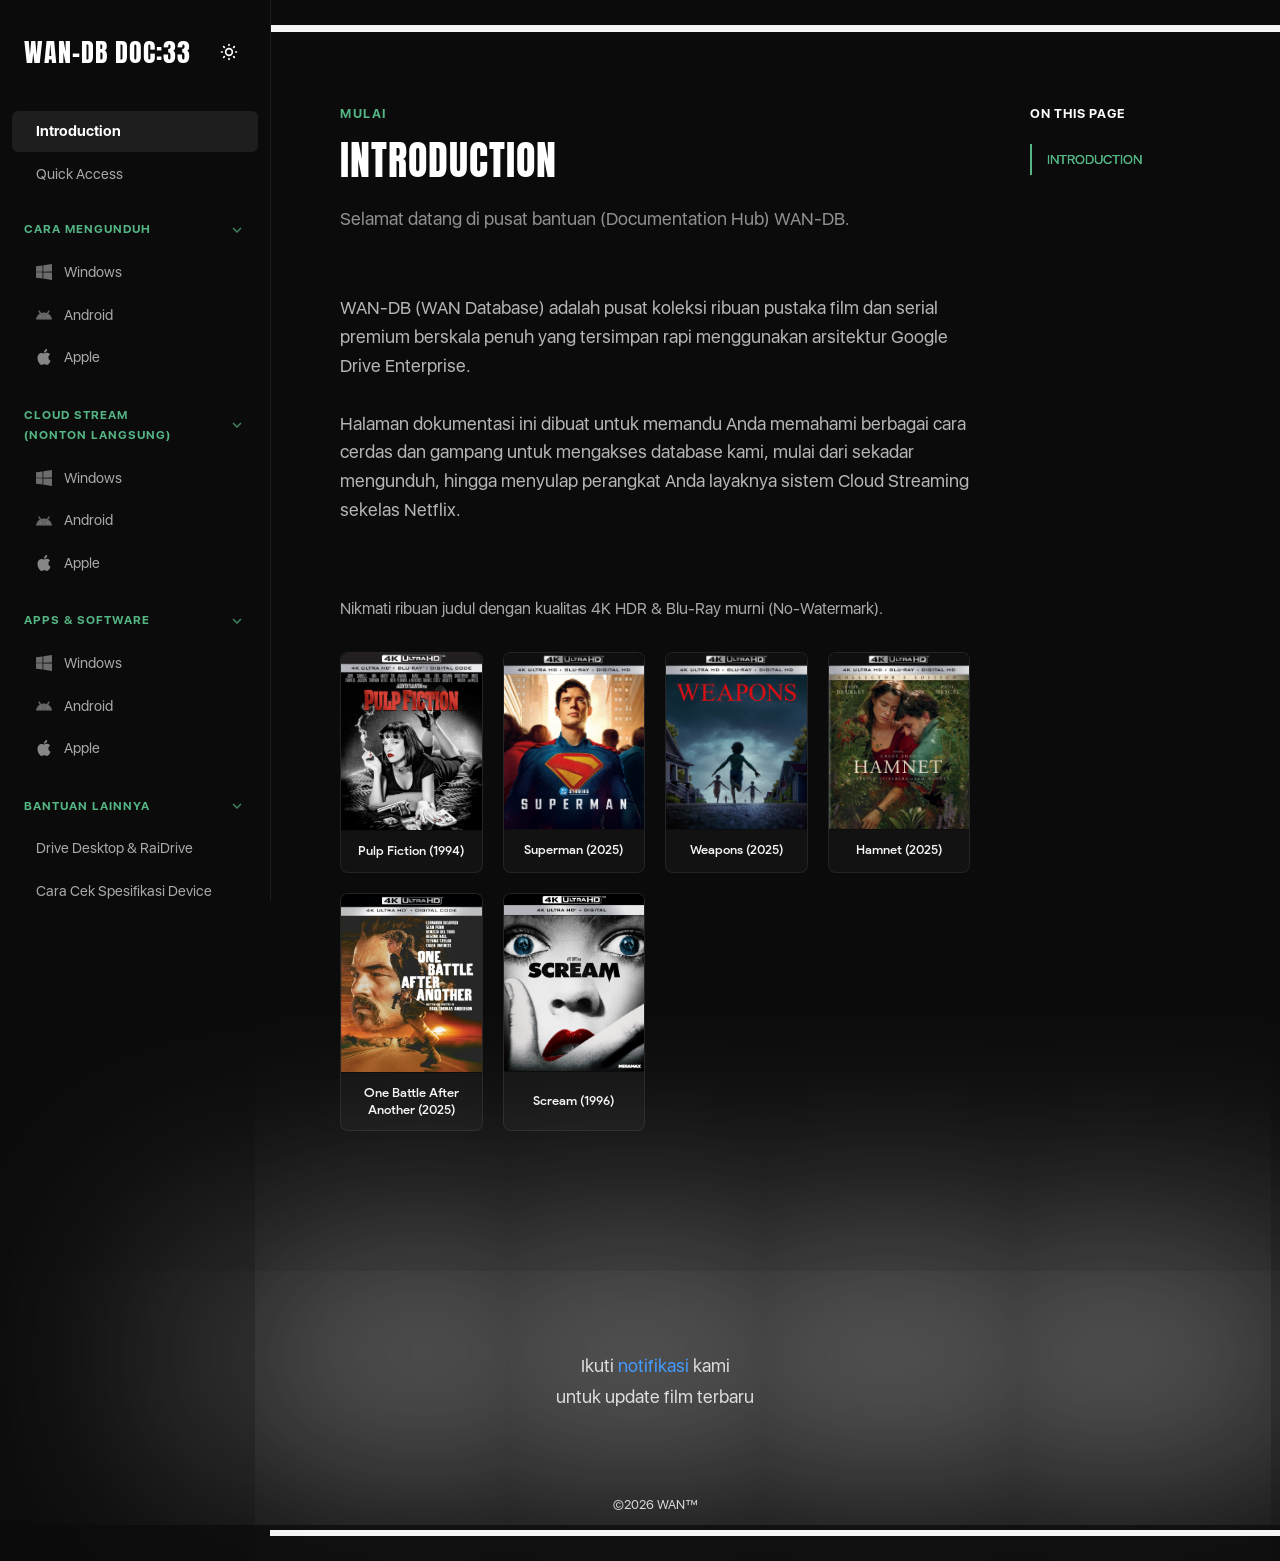
==== commit 277cdbd8: "fix link" ====
--- a/index.html
+++ b/index.html
@@ -14,7 +14,7 @@
     <link rel="icon" type="image/png" sizes="16x16" href="image/favicon/favicon-16x16.png">
     <link rel="manifest" href="image/favicon/site.webmanifest">
 
-    <!-- Prevent Theme Flash -->
+    <!-- Prevent Theme Flash Testing-->
     <script>
         if (localStorage.getItem('wan-db-doc-theme') === 'light') {
             document.documentElement.classList.add('light-mode');
@@ -153,7 +153,7 @@
                             </div>
 
                             <div class="doc-section">
-                                <div class="doc-section-title" data-slug="layanan">Kenali Layanan Kami</div>
+
                                 <p style="color: rgba(255,255,255,0.7); max-width: 650px; line-height: 1.6;">
                                     WAN-DB (WAN Database) adalah pusat koleksi ribuan pustaka film dan serial premium
                                     berskala penuh yang tersimpan rapi menggunakan arsitektur Google Drive
@@ -177,10 +177,9 @@
                             </div>
 
                             <div class="doc-section" style="margin-top: 50px;">
-                                <div class="doc-section-title" data-slug="koleksi">Kenali Koleksi Premium Kami</div>
-                                <div class="doc-section-desc">Nikmati ribuan judul dengan kualitas 4K HDR & Blu-Ray
+                                <div class="doc-section-desc" style="margin-bottom: 20px;">Nikmati ribuan judul dengan
+                                    kualitas 4K HDR & Blu-Ray
                                     murni (No-Watermark).</div>
-
                                 <div class="poster-grid">
                                     <div class="poster-card">
                                         <img src="image/Pulp Fiction (1994) 2160p NOWM.jpg" alt="Pulp Fiction (1994)">
@@ -221,8 +220,7 @@
                                 layaknya Netflix!</div>
 
                             <div class="doc-section">
-                                <div class="doc-section-title" data-slug="ikhtisar">Upgrade Pengalaman Anda ke Level
-                                    Tertinggi</div>
+
                                 <p style="color: rgba(255,255,255,0.7); max-width: 650px; line-height: 1.6;">
                                     Bosan dengan tampilan folder File Explorer atau menu list kaku?
                                     <strong>Stremio</strong>
@@ -324,7 +322,7 @@
                                     <li class="step-item">
                                         <div class="step-number">1</div>
                                         <div class="step-content">Unduh Google Drive untuk desktop di <a
-                                                href="https://apps.wanhabit.com/for-windows"
+                                                href="https://apps.wanhabit.com/windows"
                                                 target="_blank">apps.wanhabit.com</a>.
                                         </div>
                                     </li>
@@ -954,7 +952,7 @@
                                 <div class="doc-section-desc">Mendukung koneksi langsung Cloud Streaming. Media Player
                                     gratis
                                     interaktif yang mengubah PC Anda menjadi sistem bioskop modern sesungguhnya.</div>
-                                <a href="../apps-software/for-windows/kodi-windows/"
+                                <a href="../apps-software/windows/kodi/"
                                     style="display: inline-block; padding: 10px 20px; background-color: rgba(255,255,255,0.1); color: #fff; text-decoration: none; border-radius: 6px; font-size: 14px; transition: 0.2s;"
                                     onmouseover="this.style.backgroundColor='rgba(255,255,255,0.2)'"
                                     onmouseout="this.style.backgroundColor='rgba(255,255,255,0.1)'">Buka Halaman Unduh
@@ -970,7 +968,7 @@
                                 <ul class="step-list" style="margin-top: 20px;">
                                     <li class="step-item"
                                         style="border: none; padding: 10px 0; align-items: center; justify-content: flex-start;">
-                                        <img src="../apps-software/for-windows/image/gdrive.svg"
+                                        <img src="../apps-software/windows/image/gdrive.svg"
                                             style="height: 38px; width: 38px; margin-right: 15px;" alt="GDrive">
                                         <div class="step-content">
                                             <strong>Google Drive Desktop</strong> <span class="recommended-badge"
@@ -984,7 +982,7 @@
                                     </li>
                                     <li class="step-item"
                                         style="border: none; padding: 10px 0; align-items: center; justify-content: flex-start;">
-                                        <img src="../apps-software/for-windows/image/raidrive.svg"
+                                        <img src="../apps-software/windows/image/raidrive.svg"
                                             style="height: 38px; width: 38px; margin-right: 15px; border-radius: 8px;"
                                             alt="RaiDrive">
                                         <div class="step-content">
@@ -1052,13 +1050,13 @@
                                     pilih panduan unduhnya sesuai jenis perangkat Anda:</div>
 
                                 <div style="display: flex; gap: 15px; flex-wrap: wrap;">
-                                    <a href="../apps-software/for-android-androidtv/kodi-android/"
-                                        style="display: inline-block; padding: 10px 20px; background-color: rgba(255,255,255,0.1); color: #fff; text-decoration: none; border-radius: 6px; font-size: 14px; transition: 0.2s;"
+                                    <a href="../apps-software/android/kodi-android/"
+                                        style="display: inline-block; padding: 10px 15px; background-color: rgba(255,255,255,0.1); color: #fff; text-decoration: none; border-radius: 6px; font-size: 13px; transition: 0.2s;"
                                         onmouseover="this.style.backgroundColor='rgba(255,255,255,0.2)'"
                                         onmouseout="this.style.backgroundColor='rgba(255,255,255,0.1)'">Unduh Kodi untuk
                                         <b>HP
                                             Android</b> &rarr;</a>
-                                    <a href="../apps-software/for-android-androidtv/kodi-androidtv/"
+                                    <a href="../apps-software/android/kodi-androidtv/"
                                         style="display: inline-block; padding: 10px 20px; background-color: rgba(85, 182, 133, 0.15); border: 1px solid rgba(85, 182, 133, 0.3); color: #55b685; text-decoration: none; border-radius: 6px; font-size: 14px; transition: 0.2s; font-family: apple-bold, sans-serif;">Unduh
                                         Kodi untuk <b>Android TV</b> &rarr;</a>
                                 </div>
@@ -1074,7 +1072,7 @@
                                     sangat
                                     ringan
                                     dan mulus untuk Android. Mendukung Cloud Streaming secara langsung.</div>
-                                <a href="../apps-software/for-android-androidtv/nplayer-android/"
+                                <a href="../apps-software/android/nplayer/"
                                     style="display: inline-block; padding: 10px 20px; background-color: rgba(255,255,255,0.1); color: #fff; text-decoration: none; border-radius: 6px; font-size: 14px; transition: 0.2s;"
                                     onmouseover="this.style.backgroundColor='rgba(255,255,255,0.2)'"
                                     onmouseout="this.style.backgroundColor='rgba(255,255,255,0.1)'">Buka Halaman nPlayer
@@ -1099,7 +1097,7 @@
                                     sempurna! Player paling premium untuk pengguna Apple, menjamin kehalusan gambar dan
                                     UI super
                                     elegan.</div>
-                                <a href="../apps-software/for-apple/infuse/"
+                                <a href="../apps-software/apple/infuse/"
                                     style="display: inline-block; padding: 10px 20px; background-color: rgba(255,255,255,0.1); color: #fff; text-decoration: none; border-radius: 6px; font-size: 14px; transition: 0.2s;"
                                     onmouseover="this.style.backgroundColor='rgba(255,255,255,0.2)'"
                                     onmouseout="this.style.backgroundColor='rgba(255,255,255,0.1)'">Lihat Panduan Infuse
@@ -1113,7 +1111,7 @@
                                 <div class="doc-section-desc">Aplikasi pemutar populer (Berbayar) yang ringan dan
                                     praktis untuk
                                     dihubungkan dengan Google Drive, namun tidak menampilkan poster film.</div>
-                                <a href="../apps-software/for-apple/nplayer-apple/"
+                                <a href="../apps-software/apple/nplayer/"
                                     style="display: inline-block; padding: 10px 20px; background-color: rgba(255,255,255,0.1); color: #fff; text-decoration: none; border-radius: 6px; font-size: 14px; transition: 0.2s;"
                                     onmouseover="this.style.backgroundColor='rgba(255,255,255,0.2)'"
                                     onmouseout="this.style.backgroundColor='rgba(255,255,255,0.1)'">Buka Halaman nPlayer
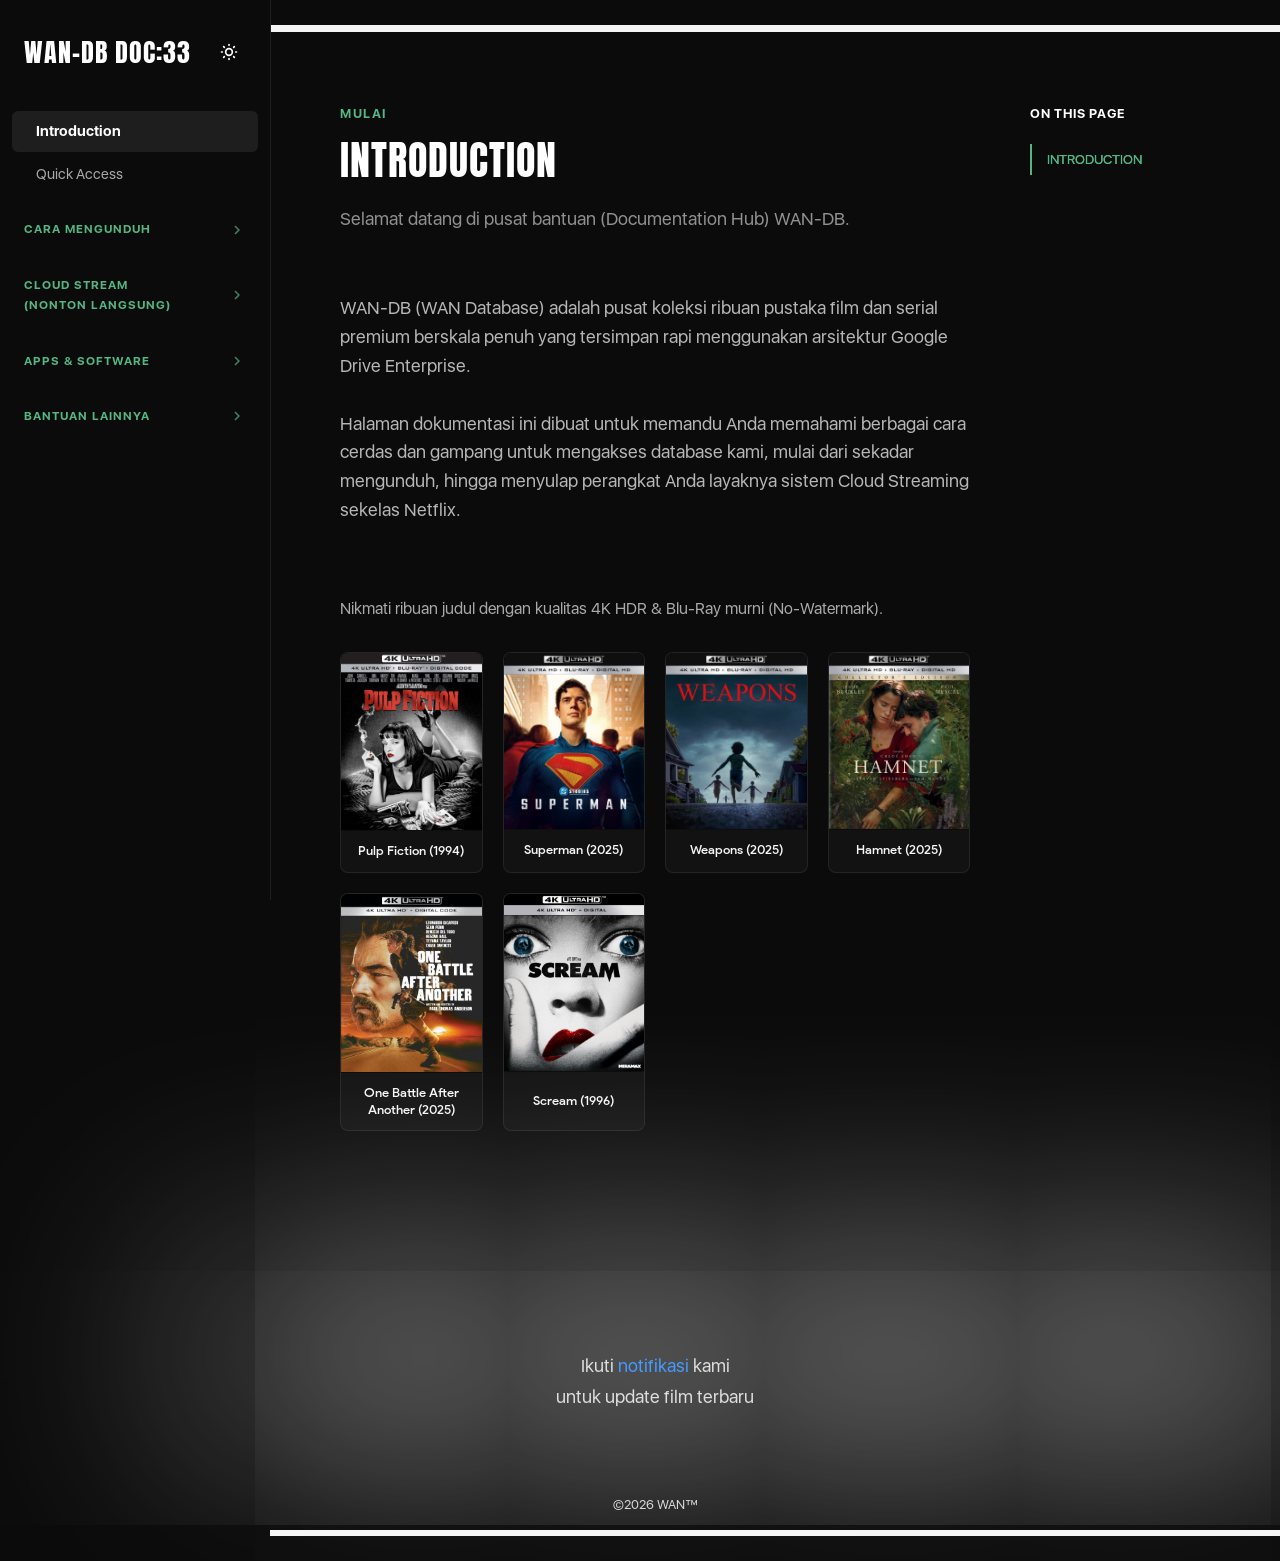
==== commit 207e6bb2: "collapse" ====
--- a/index.html
+++ b/index.html
@@ -1,4 +1,4 @@
-﻿<!DOCTYPE html>
+<!DOCTYPE html>
 <html lang="id">
 
 <head>
@@ -59,13 +59,13 @@
                     Quick Access
                 </a>
 
-                <div class="menu-category" onclick="toggleMenu(this)">
+                <div class="menu-category collapsed" onclick="toggleMenu(this)">
                     <span>Cara Mengunduh</span>
                     <svg class="chevron" viewBox="0 0 24 24">
                         <path fill="currentColor" d="M7.41 8.59L12 13.17l4.59-4.58L18 10l-6 6l-6-6z" />
                     </svg>
                 </div>
-                <div class="menu-items">
+                <div class="menu-items collapsed">
                     <a class="nav-item" data-route="windows" data-target="dl-windows">
                         <img src="image/windows.svg" class="nav-icon" alt="WIN"> Windows
                     </a>
@@ -77,13 +77,13 @@
                     </a>
                 </div>
 
-                <div class="menu-category" data-route="cara-nonton" onclick="toggleMenu(this)">
+                <div class="menu-category collapsed" data-route="cara-nonton" onclick="toggleMenu(this)">
                     <span>Cloud Stream<br>(Nonton Langsung)</span>
                     <svg class="chevron" viewBox="0 0 24 24">
                         <path fill="currentColor" d="M7.41 8.59L12 13.17l4.59-4.58L18 10l-6 6l-6-6z" />
                     </svg>
                 </div>
-                <div class="menu-items">
+                <div class="menu-items collapsed">
                     <a class="nav-item" data-route="windows" data-target="cs-windows">
                         <img src="image/windows.svg" class="nav-icon" alt="WIN"> Windows
                     </a>
@@ -95,13 +95,13 @@
                     </a>
                 </div>
 
-                <div class="menu-category" onclick="toggleMenu(this)">
+                <div class="menu-category collapsed" onclick="toggleMenu(this)">
                     <span>Apps & Software</span>
                     <svg class="chevron" viewBox="0 0 24 24">
                         <path fill="currentColor" d="M7.41 8.59L12 13.17l4.59-4.58L18 10l-6 6l-6-6z" />
                     </svg>
                 </div>
-                <div class="menu-items">
+                <div class="menu-items collapsed">
                     <a class="nav-item" data-route="windows" data-target="dla-windows">
                         <img src="image/windows.svg" class="nav-icon" alt="WIN"> Windows
                     </a>
@@ -113,13 +113,13 @@
                     </a>
                 </div>
 
-                <div class="menu-category" onclick="toggleMenu(this)">
+                <div class="menu-category collapsed" onclick="toggleMenu(this)">
                     <span>Bantuan Lainnya</span>
                     <svg class="chevron" viewBox="0 0 24 24">
                         <path fill="currentColor" d="M7.41 8.59L12 13.17l4.59-4.58L18 10l-6 6l-6-6z" />
                     </svg>
                 </div>
-                <div class="menu-items">
+                <div class="menu-items collapsed">
                     <a class="nav-item" data-route="app-drives" data-target="app-gdrive">
                         Drive Desktop & RaiDrive
                     </a>
@@ -952,7 +952,7 @@
                                 <div class="doc-section-desc">Mendukung koneksi langsung Cloud Streaming. Media Player
                                     gratis
                                     interaktif yang mengubah PC Anda menjadi sistem bioskop modern sesungguhnya.</div>
-                                <a href="../apps-software/windows/kodi/"
+                                <a href="https://apps.wanhabit.com/windows/kodi/"
                                     style="display: inline-block; padding: 10px 20px; background-color: rgba(255,255,255,0.1); color: #fff; text-decoration: none; border-radius: 6px; font-size: 14px; transition: 0.2s;"
                                     onmouseover="this.style.backgroundColor='rgba(255,255,255,0.2)'"
                                     onmouseout="this.style.backgroundColor='rgba(255,255,255,0.1)'">Buka Halaman Unduh
@@ -968,7 +968,7 @@
                                 <ul class="step-list" style="margin-top: 20px;">
                                     <li class="step-item"
                                         style="border: none; padding: 10px 0; align-items: center; justify-content: flex-start;">
-                                        <img src="../apps-software/windows/image/gdrive.svg"
+                                        <img src="https://apps.wanhabit.com/windows/image/gdrive.svg"
                                             style="height: 38px; width: 38px; margin-right: 15px;" alt="GDrive">
                                         <div class="step-content">
                                             <strong>Google Drive Desktop</strong> <span class="recommended-badge"
@@ -982,12 +982,12 @@
                                     </li>
                                     <li class="step-item"
                                         style="border: none; padding: 10px 0; align-items: center; justify-content: flex-start;">
-                                        <img src="../apps-software/windows/image/raidrive.svg"
+                                        <img src="https://apps.wanhabit.com/windows/image/raidrive.svg"
                                             style="height: 38px; width: 38px; margin-right: 15px; border-radius: 8px;"
                                             alt="RaiDrive">
                                         <div class="step-content">
                                             <strong>RaiDrive</strong><br>
-                                            <a href="https://app.raidrive.com/RaiDrive_2023.9.70_x64.exe"
+                                            <a href="https://app.raidrive.com/d86ea6fa40f74010914976063f94774b/setup/RaiDriveSetup.exe"
                                                 target="_blank"
                                                 style="display: inline-block; margin-top: 5px; font-size: 13.5px;">Unduh
                                                 RaiDrive (.exe)</a>
@@ -1050,13 +1050,13 @@
                                     pilih panduan unduhnya sesuai jenis perangkat Anda:</div>
 
                                 <div style="display: flex; gap: 15px; flex-wrap: wrap;">
-                                    <a href="../apps-software/android/kodi-android/"
+                                    <a href="https://apps.wanhabit.com/android/kodi-android/"
                                         style="display: inline-block; padding: 10px 15px; background-color: rgba(255,255,255,0.1); color: #fff; text-decoration: none; border-radius: 6px; font-size: 13px; transition: 0.2s;"
                                         onmouseover="this.style.backgroundColor='rgba(255,255,255,0.2)'"
                                         onmouseout="this.style.backgroundColor='rgba(255,255,255,0.1)'">Unduh Kodi untuk
                                         <b>HP
                                             Android</b> &rarr;</a>
-                                    <a href="../apps-software/android/kodi-androidtv/"
+                                    <a href="https://apps.wanhabit.com/android/kodi-androidtv/"
                                         style="display: inline-block; padding: 10px 20px; background-color: rgba(85, 182, 133, 0.15); border: 1px solid rgba(85, 182, 133, 0.3); color: #55b685; text-decoration: none; border-radius: 6px; font-size: 14px; transition: 0.2s; font-family: apple-bold, sans-serif;">Unduh
                                         Kodi untuk <b>Android TV</b> &rarr;</a>
                                 </div>
@@ -1072,7 +1072,7 @@
                                     sangat
                                     ringan
                                     dan mulus untuk Android. Mendukung Cloud Streaming secara langsung.</div>
-                                <a href="../apps-software/android/nplayer/"
+                                <a href="https://apps.wanhabit.com/android/nplayer/"
                                     style="display: inline-block; padding: 10px 20px; background-color: rgba(255,255,255,0.1); color: #fff; text-decoration: none; border-radius: 6px; font-size: 14px; transition: 0.2s;"
                                     onmouseover="this.style.backgroundColor='rgba(255,255,255,0.2)'"
                                     onmouseout="this.style.backgroundColor='rgba(255,255,255,0.1)'">Buka Halaman nPlayer
@@ -1097,7 +1097,7 @@
                                     sempurna! Player paling premium untuk pengguna Apple, menjamin kehalusan gambar dan
                                     UI super
                                     elegan.</div>
-                                <a href="../apps-software/apple/infuse/"
+                                <a href="https://apps.wanhabit.com/apple/infuse/"
                                     style="display: inline-block; padding: 10px 20px; background-color: rgba(255,255,255,0.1); color: #fff; text-decoration: none; border-radius: 6px; font-size: 14px; transition: 0.2s;"
                                     onmouseover="this.style.backgroundColor='rgba(255,255,255,0.2)'"
                                     onmouseout="this.style.backgroundColor='rgba(255,255,255,0.1)'">Lihat Panduan Infuse
@@ -1111,7 +1111,7 @@
                                 <div class="doc-section-desc">Aplikasi pemutar populer (Berbayar) yang ringan dan
                                     praktis untuk
                                     dihubungkan dengan Google Drive, namun tidak menampilkan poster film.</div>
-                                <a href="../apps-software/apple/nplayer/"
+                                <a href="https://apps.wanhabit.com/apple/nplayer/"
                                     style="display: inline-block; padding: 10px 20px; background-color: rgba(255,255,255,0.1); color: #fff; text-decoration: none; border-radius: 6px; font-size: 14px; transition: 0.2s;"
                                     onmouseover="this.style.backgroundColor='rgba(255,255,255,0.2)'"
                                     onmouseout="this.style.backgroundColor='rgba(255,255,255,0.1)'">Buka Halaman nPlayer
